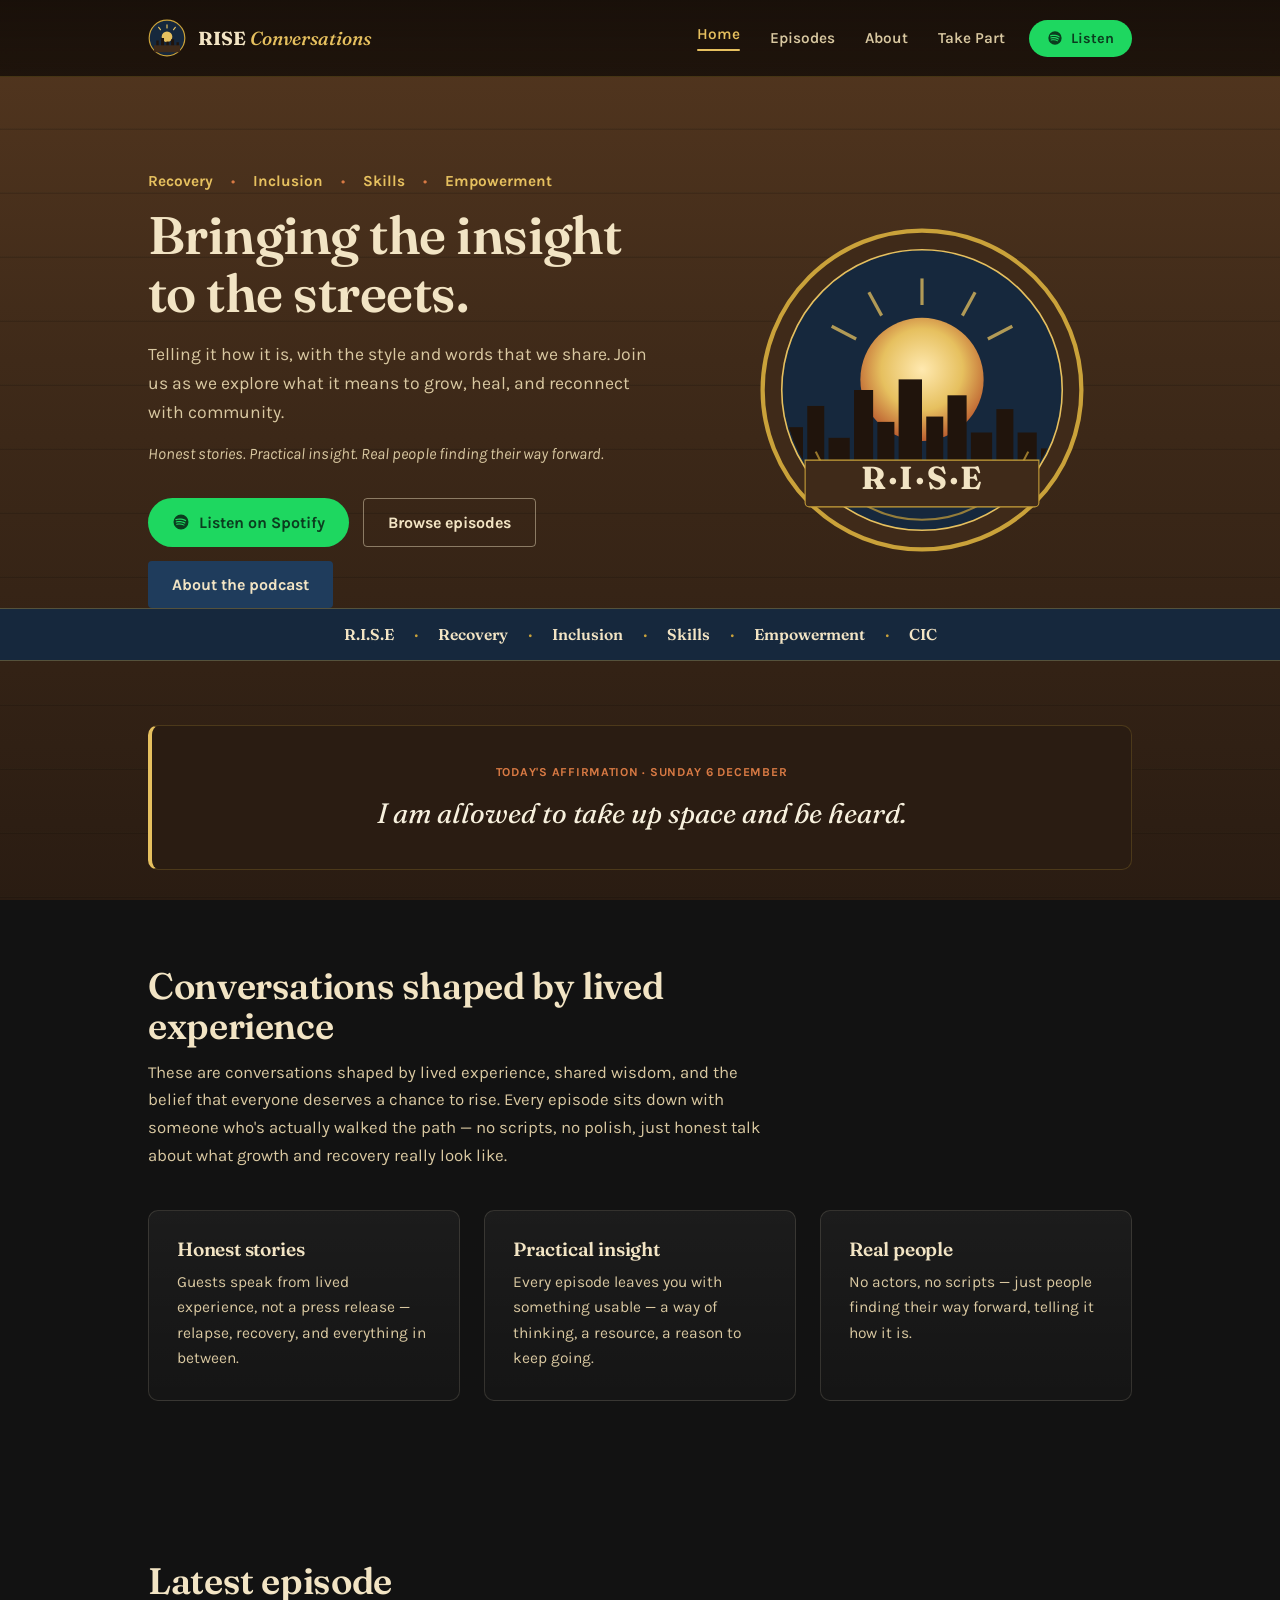
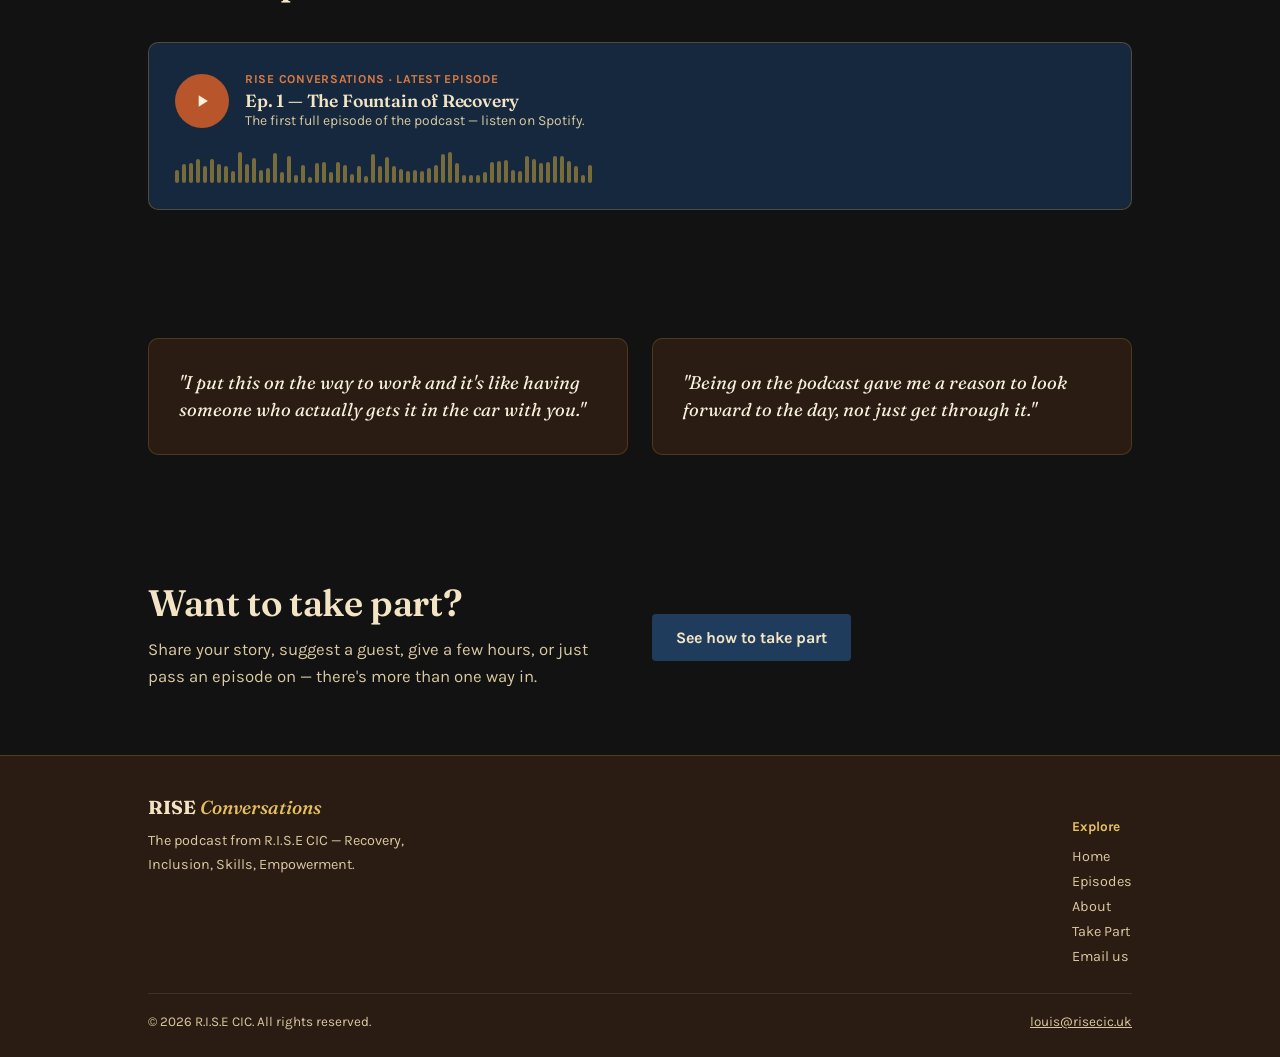
==== index.html @ 342a3141 "Add daily affirmations to the front page (6ab7817fd79aa50c9b3aadd5)" ====
<!DOCTYPE html>
<html lang="en" style="color-scheme: dark;">
<head>
<meta charset="UTF-8">
<meta name="viewport" content="width=device-width, initial-scale=1, viewport-fit=cover">
<title>RISE Conversations — The R.I.S.E Podcast</title>
<meta name="description" content="Honest conversations about recovery, inclusion, skills and empowerment from R.I.S.E CIC — real stories, practical insight, real people.">
<meta property="og:type" content="website">
<meta property="og:title" content="RISE Conversations — The R.I.S.E Podcast">
<meta property="og:description" content="Honest conversations about recovery, inclusion, skills and empowerment from R.I.S.E CIC — real stories, practical insight, real people.">
<link rel="preconnect" href="https://fonts.googleapis.com">
<link rel="preconnect" href="https://fonts.gstatic.com" crossorigin>
<link href="https://fonts.googleapis.com/css2?family=Fraunces:opsz,wght@9..144,400;9..144,500;9..144,600;9..144,700&family=Karla:wght@400;500;600;700&display=swap" rel="stylesheet">
<link rel="stylesheet" href="/assets/site.css">
</head>
<body>

<header class="topnav">
  <div class="container nav-row">
    <a class="brandmark" href="/" aria-label="RISE Conversations home">
      <svg viewBox="0 0 64 64" fill="none" xmlns="http://www.w3.org/2000/svg" aria-hidden="true">
        <circle cx="32" cy="32" r="30" fill="#16283d" stroke="#caa23a" stroke-width="2"/>
        <circle cx="32" cy="30" r="9" fill="#e6c05f"/>
        <g stroke="#e6c05f" stroke-width="2" stroke-linecap="round">
          <line x1="32" y1="10" x2="32" y2="15"/><line x1="18" y1="14" x2="21" y2="18"/><line x1="46" y1="14" x2="43" y2="18"/>
        </g>
        <path d="M10 44 h44 v10 a2 2 0 0 1 -2 2 h-40 a2 2 0 0 1 -2 -2 z" fill="#3f2a19"/>
        <path d="M14 44 v-8 h4 v8 M22 44 v-12 h5 v12 M31 44 v-6 h4 v6 M39 44 v-10 h5 v10 M48 44 v-5 h4 v5" fill="#20140c"/>
      </svg>
      <span class="brand-word">RISE <em>Conversations</em></span>
    </a>
    <button class="burger" id="burgerBtn" aria-label="Open menu" aria-expanded="false"><span></span><span></span><span></span></button>
    <nav class="links" id="navLinks" aria-label="Main">
      <a class="navlink" href="/" aria-current="page">Home</a>
      <a class="navlink" href="/episodes/">Episodes</a>
      <a class="navlink" href="/about/">About</a>
      <a class="navlink" href="/take-part/">Take Part</a>
      <a class="nav-cta" href="/episodes/">
        <svg width="16" height="16" viewBox="0 0 24 24" fill="currentColor"><path d="M12 2a10 10 0 1 0 0 20 10 10 0 0 0 0-20zm4.6 14.5c-.2.3-.6.4-.9.2-2.5-1.5-5.6-1.8-9.3-1-.4.1-.7-.2-.8-.5-.1-.4.2-.7.5-.8 4-.9 7.5-.5 10.3 1.2.3.2.4.6.2.9zm1.2-2.7c-.2.4-.7.5-1.1.3-2.9-1.8-7.3-2.3-10.7-1.3-.4.1-.9-.1-1-.5-.1-.4.1-.9.5-1 3.9-1.2 8.7-.6 12 1.4.4.2.5.7.3 1.1zm.1-2.8C14.2 8.9 8.9 8.7 5.7 9.7c-.5.2-1-.1-1.2-.6-.2-.5.1-1 .6-1.2 3.7-1.1 9.6-.9 13.4 1.4.5.3.6.9.3 1.4-.3.4-.9.5-1.4.3z"/></svg>
        Listen
      </a>
    </nav>
  </div>
</header>

<main>
<div class="page" data-page="home">
<div class="container hero">
    <div>
      <div class="eyebrow-mission"><span>Recovery</span><span class="dot">•</span><span>Inclusion</span><span class="dot">•</span><span>Skills</span><span class="dot">•</span><span>Empowerment</span></div>
      <h1>Bringing the insight to the streets.</h1>
      <p class="sub">Telling it how it is, with the style and words that we share. Join us as we explore what it means to grow, heal, and reconnect with community.</p>
      <p class="sub2">Honest stories. Practical insight. Real people finding their way forward.</p>
      <div class="cta-row">
        <a class="btn btn-spotify" href="/episodes/">
          <svg width="18" height="18" viewBox="0 0 24 24" fill="currentColor"><path d="M12 2a10 10 0 1 0 0 20 10 10 0 0 0 0-20zm4.6 14.5c-.2.3-.6.4-.9.2-2.5-1.5-5.6-1.8-9.3-1-.4.1-.7-.2-.8-.5-.1-.4.2-.7.5-.8 4-.9 7.5-.5 10.3 1.2.3.2.4.6.2.9zm1.2-2.7c-.2.4-.7.5-1.1.3-2.9-1.8-7.3-2.3-10.7-1.3-.4.1-.9-.1-1-.5-.1-.4.1-.9.5-1 3.9-1.2 8.7-.6 12 1.4.4.2.5.7.3 1.1zm.1-2.8C14.2 8.9 8.9 8.7 5.7 9.7c-.5.2-1-.1-1.2-.6-.2-.5.1-1 .6-1.2 3.7-1.1 9.6-.9 13.4 1.4.5.3.6.9.3 1.4-.3.4-.9.5-1.4.3z"/></svg>
          Listen on Spotify
        </a>
        <a class="btn btn-outline" href="/episodes/">Browse episodes</a>
        <a class="btn btn-navy" href="/about/">About the podcast</a>
      </div>
    </div>
    <div class="emblem-wrap">
      <svg viewBox="0 0 320 320" xmlns="http://www.w3.org/2000/svg" role="img" aria-label="R.I.S.E sunrise over city skyline emblem">
        <circle cx="160" cy="160" r="150" fill="#3f2a19" stroke="#caa23a" stroke-width="4"/>
        <circle cx="160" cy="160" r="132" fill="#16283d" stroke="#e6c05f" stroke-width="1.5"/>
        <defs>
          <clipPath id="skyClip"><circle cx="160" cy="160" r="130"/></clipPath>
          <radialGradient id="sunGlow" cx="50%" cy="42%" r="60%">
            <stop offset="0%" stop-color="#ffe9b0"/><stop offset="55%" stop-color="#e6c05f"/><stop offset="100%" stop-color="#b8552b"/>
          </radialGradient>
        </defs>
        <g clip-path="url(#skyClip)">
          <rect x="30" y="30" width="260" height="260" fill="#16283d"/>
          <circle cx="160" cy="150" r="58" fill="url(#sunGlow)"/>
          <g stroke="#e6c05f" stroke-width="3" opacity="0.75">
            <line x1="160" y1="55" x2="160" y2="80"/><line x1="110" y1="68" x2="122" y2="90"/><line x1="210" y1="68" x2="198" y2="90"/>
            <line x1="75" y1="100" x2="98" y2="112"/><line x1="245" y1="100" x2="222" y2="112"/>
          </g>
          <g fill="#20140c">
            <rect x="30" y="195" width="18" height="70"/><rect x="52" y="175" width="16" height="90"/><rect x="72" y="205" width="20" height="60"/>
            <rect x="96" y="160" width="18" height="105"/><rect x="118" y="190" width="16" height="75"/><rect x="138" y="150" width="22" height="115"/>
            <rect x="164" y="185" width="16" height="80"/><rect x="184" y="165" width="18" height="100"/><rect x="206" y="200" width="20" height="65"/>
            <rect x="230" y="178" width="16" height="87"/><rect x="250" y="200" width="18" height="65"/><rect x="272" y="215" width="18" height="50"/>
          </g>
        </g>
        <path d="M60 218 A110 110 0 0 0 260 218" stroke="#caa23a" stroke-width="2" fill="none" opacity="0.7"/>
        <path d="M50 226 h220 v40 a4 4 0 0 1 -4 4 h-212 a4 4 0 0 1 -4 -4 z" fill="#3f2a19" stroke="#caa23a" stroke-width="1"/>
        <text x="160" y="253" text-anchor="middle" font-family="Fraunces, serif" font-weight="700" font-size="30" fill="#f2e4c4" letter-spacing="2">R·I·S·E</text>
      </svg>
    </div>
  </div>

  <div class="band">
    <div class="container">
      <span>R.I.S.E</span><span class="sep">·</span><span>Recovery</span><span class="sep">·</span><span>Inclusion</span><span class="sep">·</span><span>Skills</span><span class="sep">·</span><span>Empowerment</span><span class="sep">·</span><span>CIC</span>
    </div>
  </div>

  <section class="section-tight affirmation-section" aria-labelledby="affirmationHeading">
    <div class="container">
      <div class="affirmation-card">
        <p class="affirmation-label" id="affirmationHeading">TODAY'S AFFIRMATION · <span id="affirmationDate"></span></p>
        <p class="affirmation-text" id="affirmationText">I am worthy of the life I am building, one day at a time.</p>
      </div>
    </div>
  </section>

  <section>
    <div class="container">
      <div class="section-head">
        <h2>Conversations shaped by lived experience</h2>
        <p>These are conversations shaped by lived experience, shared wisdom, and the belief that everyone deserves a chance to rise. Every episode sits down with someone who's actually walked the path — no scripts, no polish, just honest talk about what growth and recovery really look like.</p>
      </div>
      <div class="grid-3">
        <div class="card">
          <h3>Honest stories</h3>
          <p>Guests speak from lived experience, not a press release — relapse, recovery, and everything in between.</p>
        </div>
        <div class="card">
          <h3>Practical insight</h3>
          <p>Every episode leaves you with something usable — a way of thinking, a resource, a reason to keep going.</p>
        </div>
        <div class="card">
          <h3>Real people</h3>
          <p>No actors, no scripts — just people finding their way forward, telling it how it is.</p>
        </div>
      </div>
    </div>
  </section>

  <section class="section-tight">
    <div class="container">
      <div class="section-head"><h2>Latest episode</h2></div>
      <div class="player">
        <div class="player-top">
          <a class="play-btn" href="https://open.spotify.com/episode/1gWACPZPdMkY2TVXbCMTqi" target="_blank" rel="noopener" aria-label="Listen to episode 1, The Fountain of Recovery, on Spotify">
            <svg viewBox="0 0 24 24" width="20" height="20" fill="currentColor"><path d="M8 5v14l11-7z"/></svg>
          </a>
          <div class="player-meta">
            <p class="live">RISE CONVERSATIONS · LATEST EPISODE</p>
            <h4>Ep. 1 — The Fountain of Recovery</h4>
            <p>The first full episode of the podcast — listen on Spotify.</p>
          </div>
        </div>
        <div class="waveform" id="waveform"></div>
      </div>
    </div>
  </section>

  <section class="section-tight">
    <div class="container">
      <div class="grid-2">
        <div class="quote-card">
          <p class="quote">"I put this on the way to work and it's like having someone who actually gets it in the car with you."</p>
        </div>
        <div class="quote-card">
          <p class="quote">"Being on the podcast gave me a reason to look forward to the day, not just get through it."</p>
        </div>
      </div>
    </div>
  </section>

  <section class="section-tight">
    <div class="container">
      <div class="grid-2" style="align-items:center;">
        <div class="section-head" style="margin-bottom:0;">
          <h2>Want to take part?</h2>
          <p>Share your story, suggest a guest, give a few hours, or just pass an episode on — there's more than one way in.</p>
        </div>
        <div class="cta-row" style="margin-top:0;">
          <a class="btn btn-navy" href="/take-part/">See how to take part</a>
        </div>
      </div>
    </div>
  </section>
</div>
</main>

<footer>
  <div class="container">
    <div class="footer-top">
      <div class="footer-brand">
        <span class="brand-word">RISE <em>Conversations</em></span>
        <p>The podcast from R.I.S.E CIC — Recovery, Inclusion, Skills, Empowerment.</p>
      </div>
      <div class="footer-col">
        <h5>Explore</h5>
        <a href="/">Home</a>
        <a href="/episodes/">Episodes</a>
        <a href="/about/">About</a>
        <a href="/take-part/">Take Part</a>
        <a href="mailto:louis@risecic.uk">Email us</a>
      </div>
    </div>
    <div class="footer-bottom">
      <span>© 2026 R.I.S.E CIC. All rights reserved.</span>
      <a href="mailto:louis@risecic.uk" style="color:inherit;">louis@risecic.uk</a>
    </div>
  </div>
</footer>

<script src="/assets/site.js"></script>
<script>
(function(){
  var affirmations = [
    "I am worthy of the life I am building, one day at a time.",
    "My past does not define me — my next step does.",
    "I am stronger than the moments that tried to break me.",
    "Asking for help is a sign of courage, not weakness.",
    "Every day I choose recovery, I choose myself.",
    "I deserve peace, and I am allowed to protect it.",
    "Progress, not perfection, is what moves me forward.",
    "I have a voice, and my story matters.",
    "I am learning new skills that open new doors.",
    "I belong here, just as I am.",
    "Today I will be patient and kind with myself.",
    "My feelings are valid, and they will pass.",
    "I am surrounded by people who want to see me rise.",
    "Small wins are still wins, and I celebrate them.",
    "I can start again at any moment of the day.",
    "I am becoming the person I needed when I was younger.",
    "I trust myself to handle whatever today brings.",
    "My growth is real, even when it feels slow.",
    "I give myself permission to rest without guilt.",
    "I am capable of change, and I am proof of it.",
    "I let go of what I cannot control and focus on what I can.",
    "Every honest conversation brings me closer to freedom.",
    "I am grateful for how far I have already come.",
    "I have something valuable to offer my community.",
    "Hard days do not undo my progress.",
    "I choose hope, even when it takes effort.",
    "I am allowed to take up space and be heard.",
    "My recovery is mine, and I am proud of it.",
    "I show up for myself today, and that is enough.",
    "I am rising — and I am bringing others with me.",
    "Each breath is a fresh chance to reset."
  ];
  var now = new Date();
  var start = new Date(now.getFullYear(), 0, 0);
  var day = Math.floor((now - start) / 86400000) + now.getFullYear() * 366;
  var text = document.getElementById('affirmationText');
  var date = document.getElementById('affirmationDate');
  if(text){ text.textContent = affirmations[day % affirmations.length]; }
  if(date){ date.textContent = now.toLocaleDateString('en-GB', {weekday:'long', day:'numeric', month:'long'}).toUpperCase(); }
})();
</script>
</body>
</html>
---- assets/site.css ----
:root{
    --wood-1:#2a1c12; --wood-2:#3f2a19; --wood-3:#54371f;
    --cream:#f2e4c4; --cream-dim:#d9c8a1;
    --gold:#caa23a; --gold-bright:#e6c05f;
    --navy:#16283d; --navy-2:#1f3c5c;
    --ember:#b8552b; --ember-bright:#d97a44;
    --ink:#20140c; --paper:#f7f0dd; --paper-ink:#2b2015;
    --radius-s:4px; --radius-m:10px;
    --serif:'Fraunces', Georgia, 'Times New Roman', serif;
    --sans:'Karla', -apple-system, BlinkMacSystemFont, 'Segoe UI', sans-serif;
    --maxw:1080px;
  }
  *,*::before,*::after{box-sizing:border-box;}
  html{scroll-behavior:smooth; scroll-padding-top: calc(84px + env(safe-area-inset-top,0px));}
  body{
    margin:0; font-family:var(--sans); color:var(--cream);
    background-image:
      repeating-linear-gradient(180deg, rgba(0,0,0,0.14) 0 2px, transparent 2px 64px),
      repeating-linear-gradient(180deg, rgba(255,205,120,0.035) 0 1px, transparent 1px 64px),
      linear-gradient(180deg, var(--wood-3), var(--wood-2) 40%, var(--wood-1));
    background-attachment:fixed;
    padding-top: env(safe-area-inset-top,0px);
    padding-bottom: env(safe-area-inset-bottom,0px);
    -webkit-font-smoothing:antialiased;
  }
  img{max-width:100%; display:block;}
  a{color:inherit;}
  button{font-family:inherit;}
  ::selection{background:var(--gold); color:var(--ink);}
  h1,h2,h3,h4{font-family:var(--serif); font-weight:600; line-height:1.1; margin:0; color:var(--cream); letter-spacing:-0.01em;}
  p{margin:0; line-height:1.65;}
  .measure{max-width:60ch;}
  .container{max-width:var(--maxw); margin:0 auto; padding:0 clamp(20px,5vw,48px);}

  header.topnav{
    position:fixed; top:0; left:0; right:0; z-index:100;
    padding-top:env(safe-area-inset-top,0px);
    background:linear-gradient(180deg, rgba(20,13,8,0.92), rgba(20,13,8,0.82));
    backdrop-filter:blur(8px); border-bottom:1px solid rgba(202,162,58,0.25);
  }
  .nav-row{display:flex; align-items:center; justify-content:space-between; height:76px;}
  .brandmark{display:flex; align-items:center; gap:12px; background:none; border:none; cursor:pointer; text-decoration:none;}
  .brandmark svg{width:38px; height:38px; flex:none;}
  .brand-word{font-family:var(--serif); font-weight:700; font-size:1.18rem; color:var(--cream);}
  .brand-word em{font-style:italic; color:var(--gold-bright); font-weight:500;}

  nav.links{display:flex; align-items:center; gap:2px;}
  nav.links a.navlink{
    background:none; border:none; color:var(--cream-dim); text-decoration:none; font-size:0.96rem; font-weight:600;
    padding:10px 14px; border-radius:var(--radius-s); cursor:pointer; transition:color .15s,background .15s;
  }
  nav.links a.navlink:hover{color:var(--cream); background:rgba(255,255,255,0.06);}
  nav.links a.navlink[aria-current="page"]{color:var(--gold-bright);}
  nav.links a.navlink[aria-current="page"]::after{content:""; display:block; height:2px; margin-top:6px; border-radius:2px; background:var(--gold-bright);}
  .nav-cta{background:#1ed760; color:#0b3d1f; border:none; text-decoration:none; padding:10px 18px; border-radius:20px; font-weight:700; font-size:0.9rem; cursor:pointer; margin-left:8px; display:inline-flex; align-items:center; gap:8px; transition:transform .15s, background .15s;}
  .nav-cta:hover{transform:translateY(-1px); background:#23e46a;}
  .burger{display:none; background:none; border:none; padding:8px; cursor:pointer;}
  .burger span{display:block; width:24px; height:2px; background:var(--cream); margin:5px 0; border-radius:2px;}
  @media (max-width:860px){
    nav.links{position:fixed; top:76px; left:0; right:0; bottom:0; background:var(--wood-1); flex-direction:column; align-items:stretch; padding:16px; gap:4px; transform:translateX(100%); transition:transform .25s ease; overflow-y:auto;}
    nav.links.open{transform:translateX(0);}
    nav.links a.navlink{text-align:left; padding:14px 12px; font-size:1.05rem;}
    .nav-cta{margin:10px 12px 0; justify-content:center;}
    .burger{display:block;}
  }

  main{padding-top:76px;}
  .page{display:block; animation:fadein .35s ease;}
  @keyframes fadein{from{opacity:0; transform:translateY(6px);} to{opacity:1; transform:translateY(0);}}
  section{padding:clamp(48px,8vw,96px) 0;}
  .section-tight{padding:clamp(36px,6vw,64px) 0;}

  .eyebrow-mission{display:flex; flex-wrap:wrap; gap:10px 18px; align-items:center; font-weight:700; font-size:0.96rem; color:var(--gold-bright);}
  .eyebrow-mission .dot{color:var(--ember-bright); font-weight:400;}

  .hero{display:grid; grid-template-columns:1.1fr 0.9fr; gap:52px; align-items:center; padding-top:clamp(48px,8vw,96px);}
  @media (max-width:880px){ .hero{grid-template-columns:1fr; text-align:center;} .hero .eyebrow-mission{justify-content:center;} }
  .hero h1{font-size:clamp(2.2rem,4.4vw,3.3rem); margin-top:16px;}
  .hero .sub{margin-top:18px; font-size:1.1rem; color:var(--cream-dim);}
  .hero .sub2{margin-top:14px; font-size:1rem; color:var(--cream-dim); font-style:italic;}
  .cta-row{display:flex; flex-wrap:wrap; gap:14px; margin-top:30px;}
  @media (max-width:880px){ .cta-row{justify-content:center;} }

  .btn{display:inline-flex; align-items:center; gap:9px; padding:14px 24px; border-radius:var(--radius-s); font-weight:700; font-size:1rem; text-decoration:none; border:none; cursor:pointer; transition:transform .15s,background .15s,box-shadow .15s;}
  .btn-spotify{background:#1ed760; color:#0b3d1f; border-radius:26px;}
  .btn-spotify:hover{background:#23e46a; transform:translateY(-2px);}
  .btn-outline{background:transparent; color:var(--cream); border:1.5px solid rgba(242,228,196,0.45);}
  .btn-outline:hover{border-color:var(--gold-bright); color:var(--gold-bright);}
  .btn-navy{background:var(--navy-2); color:var(--cream);}
  .btn-navy:hover{background:#2a4d74; transform:translateY(-2px);}

  .emblem-wrap{display:flex; justify-content:center;}
  .emblem-wrap svg{width:min(340px,78vw); height:auto;}

  .band{background:var(--navy); border-top:1px solid rgba(202,162,58,0.35); border-bottom:1px solid rgba(202,162,58,0.35); padding:16px 0;}
  .band .container{display:flex; flex-wrap:wrap; justify-content:center; gap:10px 20px; font-family:var(--serif); font-weight:600; font-size:0.98rem; text-align:center;}
  .band .container span.sep{color:var(--gold);}

  .section-head{max-width:620px; margin-bottom:40px;}
  .section-head h2{font-size:clamp(1.7rem,3vw,2.3rem);}
  .section-head p{margin-top:12px; color:var(--cream-dim); font-size:1.05rem;}

  .grid-3{display:grid; grid-template-columns:repeat(3,1fr); gap:24px;}
  .grid-2{display:grid; grid-template-columns:repeat(2,1fr); gap:24px;}
  @media (max-width:800px){ .grid-3{grid-template-columns:1fr;} .grid-2{grid-template-columns:1fr;} }

  .card{background:linear-gradient(180deg, rgba(255,255,255,0.045), rgba(255,255,255,0.015)); border:1px solid rgba(242,228,196,0.14); border-radius:var(--radius-m); padding:28px;}
  .card h3{font-size:1.2rem; margin-bottom:10px;}
  .card p{color:var(--cream-dim); font-size:0.97rem;}

  .quote-card{background:var(--wood-1); border:1px solid rgba(202,162,58,0.22); border-radius:var(--radius-m); padding:30px;}
  .quote-card p.quote{font-family:var(--serif); font-style:italic; font-size:1.15rem; color:var(--paper); line-height:1.5;}

  .player{background:var(--navy); border-radius:var(--radius-m); padding:26px; border:1px solid rgba(202,162,58,0.3);}
  .player-top{display:flex; align-items:center; gap:16px;}
  .play-btn{width:54px; height:54px; border-radius:50%; text-decoration:none; background:var(--ember); border:none; color:var(--paper); display:flex; align-items:center; justify-content:center; cursor:pointer; flex:none; transition:background .15s, transform .15s;}
  .play-btn:hover{background:var(--ember-bright); transform:scale(1.05);}
  .player-meta .live{font-size:0.76rem; font-weight:700; color:var(--ember-bright); letter-spacing:0.06em;}
  .player-meta h4{font-size:1.1rem; margin-top:2px;}
  .player-meta p{font-size:0.87rem; color:var(--cream-dim);}
  .waveform{display:flex; align-items:flex-end; gap:3px; height:32px; margin-top:18px;}
  .waveform span{width:4px; background:var(--gold); opacity:0.55; border-radius:2px;}

  .episode-card{
    display:grid; grid-template-columns:64px 1fr auto; gap:18px; align-items:center;
    padding:20px; border-radius:var(--radius-m); background:rgba(255,255,255,0.035);
    border:1px solid rgba(242,228,196,0.12); margin-bottom:12px;
  }
  @media (max-width:640px){ .episode-card{grid-template-columns:48px 1fr; grid-template-areas:"art title" "art actions";} }
  .ep-num{font-family:var(--serif); font-size:1.7rem; color:var(--gold-bright); text-align:center;}
  .ep-num.intro{font-family:var(--sans); font-size:0.8rem; font-weight:700; letter-spacing:0.08em; text-transform:uppercase;}
  .ep-title{font-weight:700; font-size:1.05rem;}
  .ep-desc{font-size:0.92rem; color:var(--cream-dim); margin-top:4px;}
  .ep-meta{font-size:0.82rem; color:var(--gold-bright); margin-top:6px;}
  .ep-actions{display:flex; gap:10px; align-items:center;}
  .ep-play{width:40px; height:40px; border-radius:50%; background:var(--ember); border:none; color:var(--paper); cursor:pointer; display:flex; align-items:center; justify-content:center; flex:none; text-decoration:none;}
  .ep-play:hover{background:var(--ember-bright);}

  .paper{background:var(--paper); color:var(--paper-ink); border-radius:var(--radius-m);}
  .paper h2, .paper h3{color:var(--paper-ink);}
  .paper p{color:#4a3d2c;}

  .team-grid{display:grid; grid-template-columns:repeat(2,1fr); gap:26px;}
  .team-grid.single{grid-template-columns:minmax(0,520px);}
  @media (max-width:700px){ .team-grid{grid-template-columns:1fr;} }
  .team-card{display:flex; gap:18px; align-items:flex-start;}
  .avatar{width:78px; height:78px; border-radius:50%; flex:none; display:flex; align-items:center; justify-content:center; font-family:var(--serif); font-size:1.4rem; font-weight:600; color:var(--ink); background:conic-gradient(var(--gold), var(--ember), var(--gold-bright), var(--gold)); border:3px solid var(--wood-2);}
  .team-card h4{font-size:1.05rem;}
  .team-card .role{color:var(--gold-bright); font-size:0.85rem; font-weight:700; margin-top:2px;}
  .team-card p.bio{margin-top:8px; font-size:0.92rem; color:var(--cream-dim);}

  footer{background:var(--wood-1); border-top:1px solid rgba(202,162,58,0.25); padding:40px 0 28px;}
  .footer-top{display:flex; flex-wrap:wrap; justify-content:space-between; gap:28px; padding-bottom:24px; border-bottom:1px solid rgba(242,228,196,0.1);}
  .footer-brand p{color:var(--cream-dim); font-size:0.9rem; margin-top:10px; max-width:320px;}
  .footer-col h5{font-size:0.85rem; color:var(--gold-bright); font-weight:700; margin-bottom:10px;}
  .footer-col a{display:block; color:var(--cream-dim); font-size:0.9rem; padding:4px 0; text-decoration:none;}
  .footer-col a:hover{color:var(--cream); text-decoration:underline;}
  .footer-bottom{display:flex; justify-content:space-between; flex-wrap:wrap; gap:10px; padding-top:20px; font-size:0.84rem; color:var(--cream-dim);}

  .steps{list-style:none; margin:0; padding:0; display:grid; gap:14px;}
  .step{display:grid; grid-template-columns:auto 1fr; gap:18px; align-items:flex-start; background:rgba(255,255,255,0.035); border:1px solid rgba(242,228,196,0.12); border-radius:var(--radius-m); padding:22px 24px;}
  .step-num{width:38px; height:38px; border-radius:50%; flex:none; display:flex; align-items:center; justify-content:center; font-family:var(--serif); font-weight:700; font-size:1.05rem; color:var(--ink); background:var(--gold-bright);}
  .step h4{font-size:1.05rem;}
  .step p{margin-top:6px; font-size:0.95rem; color:var(--cream-dim);}
  @media (max-width:640px){ .step{gap:14px; padding:20px;} }

  .roadmap-note{display:flex; gap:14px; align-items:flex-start; background:rgba(202,162,58,0.08); border:1px dashed rgba(202,162,58,0.4); border-radius:var(--radius-m); padding:20px 22px;}
  .roadmap-note svg{flex:none; width:22px; height:22px; color:var(--gold-bright); margin-top:2px;}
  .roadmap-note p{font-size:0.93rem; color:var(--cream-dim);}
  .roadmap-note p a{color:var(--gold-bright); font-weight:700; text-decoration:none; white-space:nowrap;}
  .roadmap-note p a:hover{text-decoration:underline;}

  :focus-visible{outline:2px solid var(--gold-bright); outline-offset:2px;}
  @media (prefers-reduced-motion:reduce){ *{animation-duration:.01ms !important; transition-duration:.01ms !important;} html{scroll-behavior:auto;} }

  .affirmation-section{padding-bottom:0;}
  .affirmation-card{background:var(--wood-1); border:1px solid rgba(202,162,58,0.22); border-left:4px solid var(--gold-bright); border-radius:var(--radius-m); padding:clamp(24px,4vw,36px); text-align:center;}
  .affirmation-label{font-size:0.76rem; font-weight:700; color:var(--ember-bright); letter-spacing:0.06em;}
  .affirmation-text{margin:12px auto 0; max-width:40ch; font-family:var(--serif); font-style:italic; font-size:clamp(1.3rem,2.6vw,1.75rem); color:var(--paper); line-height:1.4;}
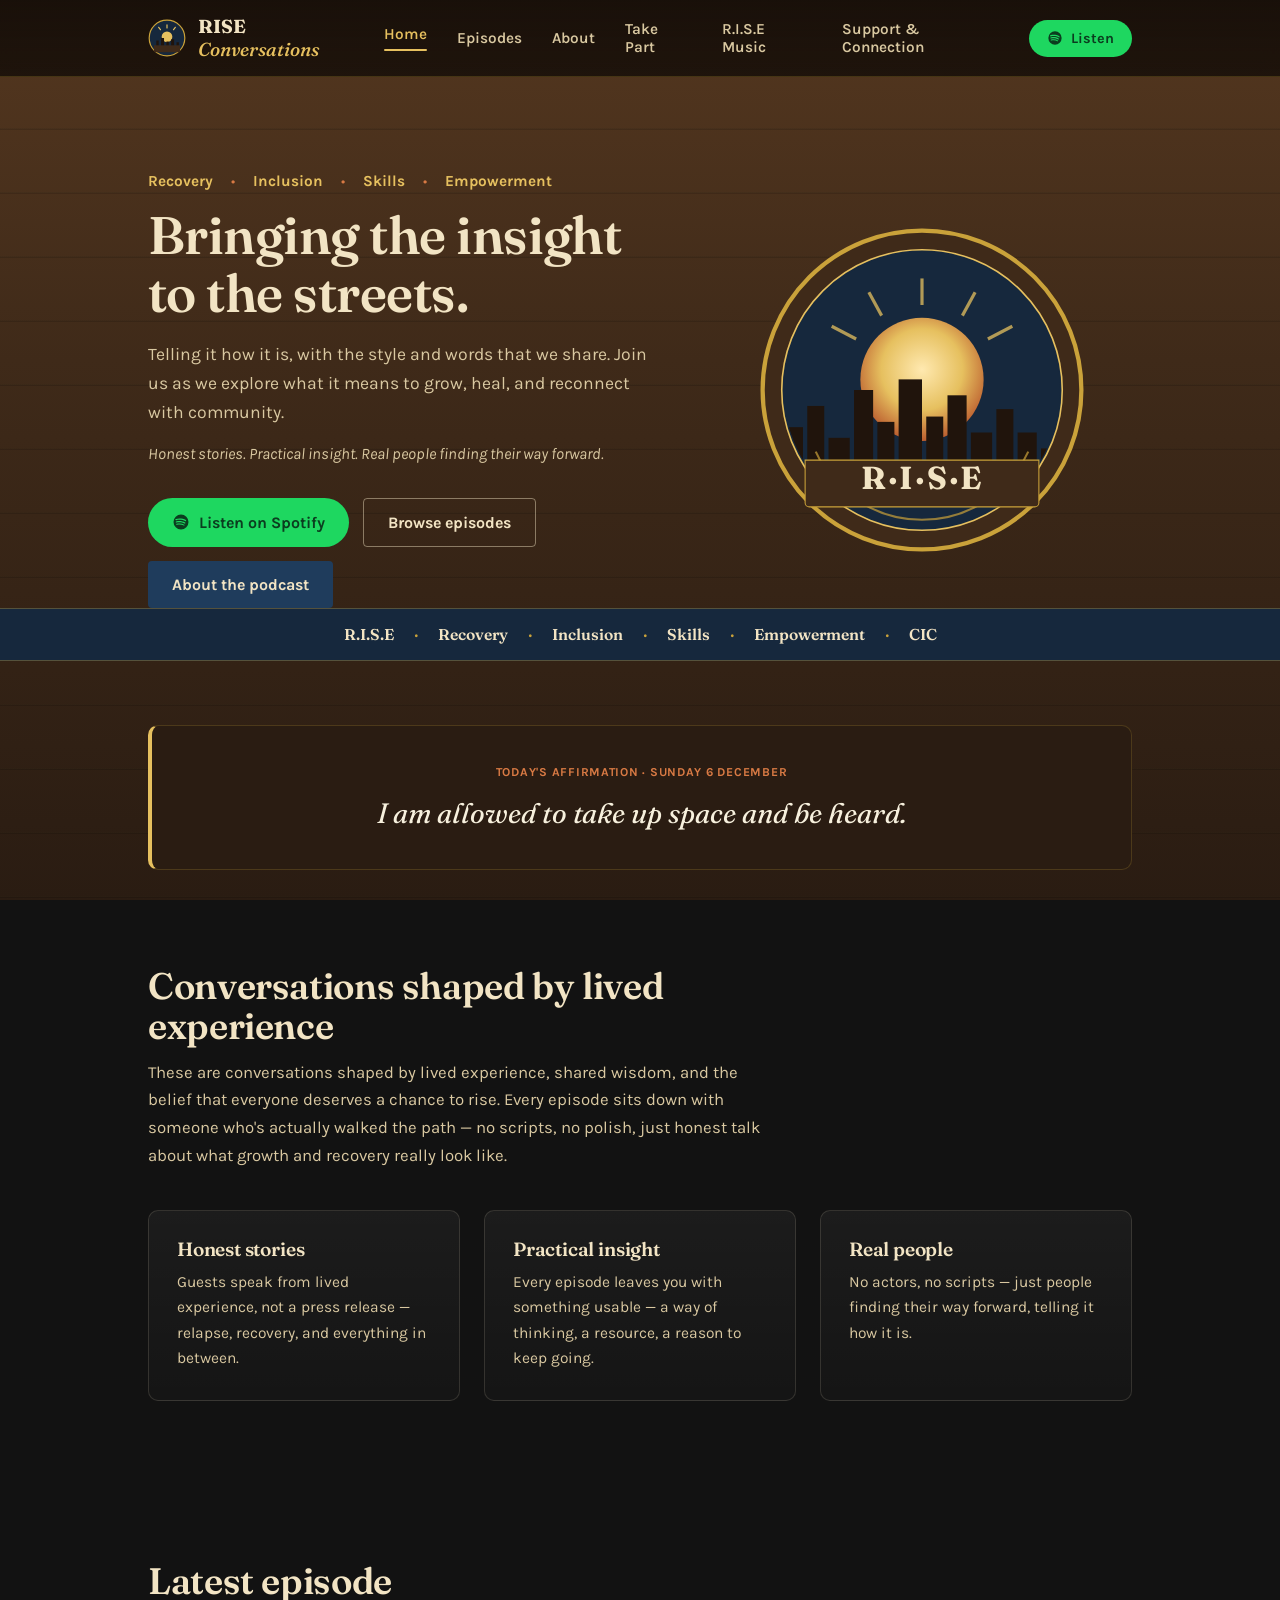
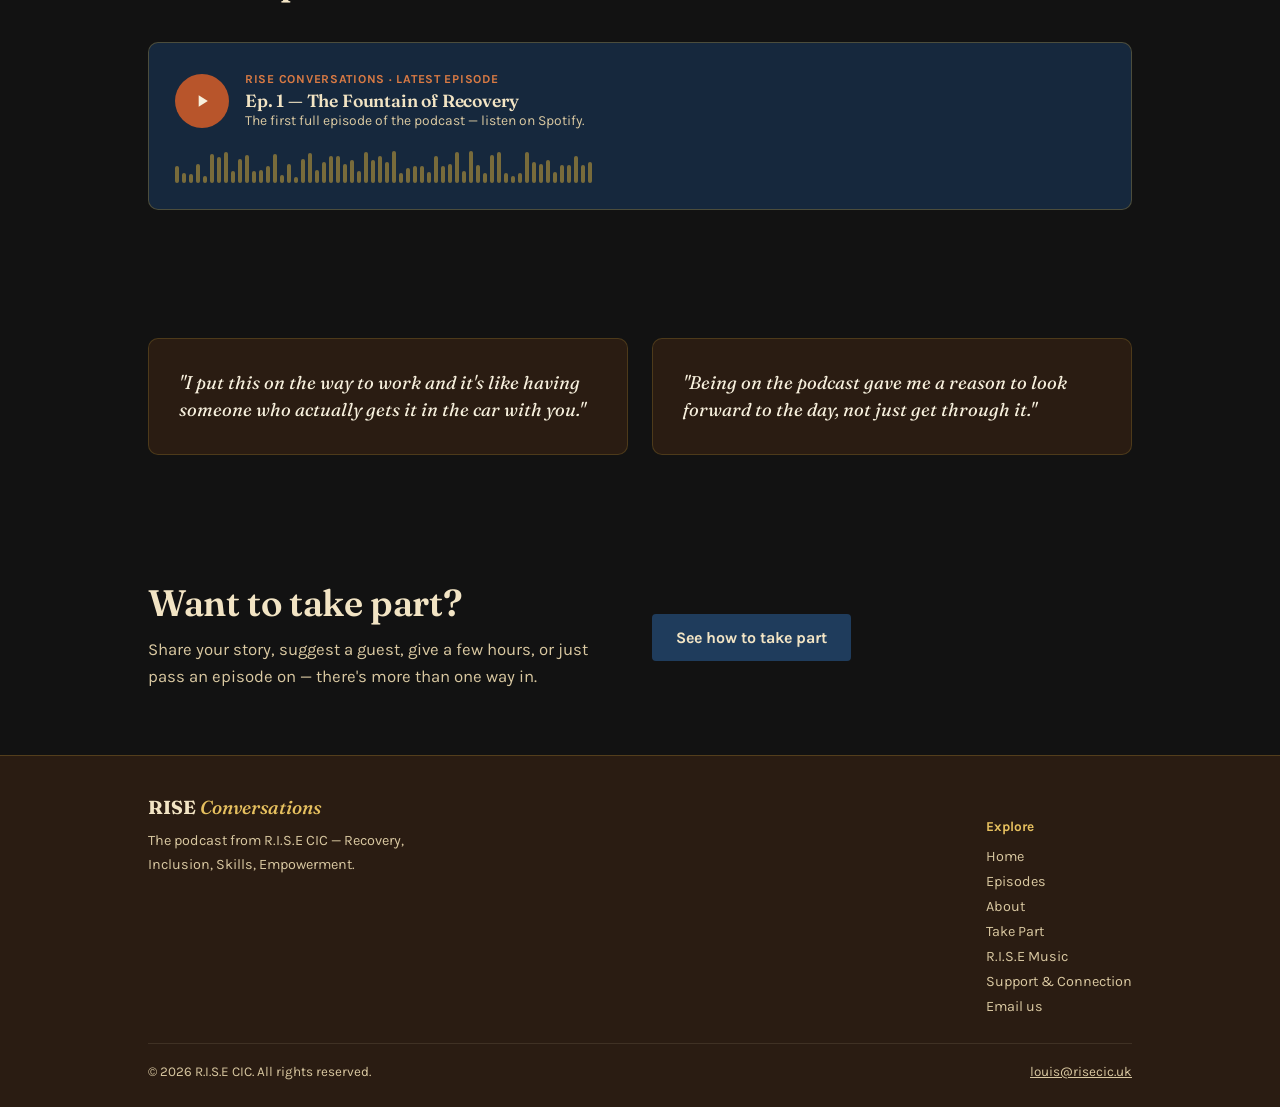
==== commit 78e39ebd: "Revert site to previous version and add daily affirmations card to front page (6ab786614348cc2e50e75" ====
--- a/index.html
+++ b/index.html
@@ -35,6 +35,8 @@
       <a class="navlink" href="/episodes/">Episodes</a>
       <a class="navlink" href="/about/">About</a>
       <a class="navlink" href="/take-part/">Take Part</a>
+      <a class="navlink" href="/rise-music/">R.I.S.E Music</a>
+      <a class="navlink" href="/mutual-aid/">Support &amp; Connection</a>
       <a class="nav-cta" href="/episodes/">
         <svg width="16" height="16" viewBox="0 0 24 24" fill="currentColor"><path d="M12 2a10 10 0 1 0 0 20 10 10 0 0 0 0-20zm4.6 14.5c-.2.3-.6.4-.9.2-2.5-1.5-5.6-1.8-9.3-1-.4.1-.7-.2-.8-.5-.1-.4.2-.7.5-.8 4-.9 7.5-.5 10.3 1.2.3.2.4.6.2.9zm1.2-2.7c-.2.4-.7.5-1.1.3-2.9-1.8-7.3-2.3-10.7-1.3-.4.1-.9-.1-1-.5-.1-.4.1-.9.5-1 3.9-1.2 8.7-.6 12 1.4.4.2.5.7.3 1.1zm.1-2.8C14.2 8.9 8.9 8.7 5.7 9.7c-.5.2-1-.1-1.2-.6-.2-.5.1-1 .6-1.2 3.7-1.1 9.6-.9 13.4 1.4.5.3.6.9.3 1.4-.3.4-.9.5-1.4.3z"/></svg>
         Listen
@@ -190,6 +192,8 @@
         <a href="/episodes/">Episodes</a>
         <a href="/about/">About</a>
         <a href="/take-part/">Take Part</a>
+        <a href="/rise-music/">R.I.S.E Music</a>
+        <a href="/mutual-aid/">Support &amp; Connection</a>
         <a href="mailto:louis@risecic.uk">Email us</a>
       </div>
     </div>
--- a/assets/site.css
+++ b/assets/site.css
@@ -121,6 +121,12 @@
   .waveform{display:flex; align-items:flex-end; gap:3px; height:32px; margin-top:18px;}
   .waveform span{width:4px; background:var(--gold); opacity:0.55; border-radius:2px;}
 
+  .sc-embed{background:var(--navy); border:1px solid rgba(202,162,58,0.3); border-radius:var(--radius-m); padding:14px;}
+  .sc-embed iframe{display:block; width:100%; border:0; border-radius:var(--radius-s);}
+  .sc-credit{margin-top:10px; font-size:0.78rem; color:var(--cream-dim); overflow:hidden; white-space:nowrap; text-overflow:ellipsis;}
+  .sc-credit a{color:var(--gold-bright); text-decoration:none;}
+  .sc-credit a:hover{text-decoration:underline;}
+
   .episode-card{
     display:grid; grid-template-columns:64px 1fr auto; gap:18px; align-items:center;
     padding:20px; border-radius:var(--radius-m); background:rgba(255,255,255,0.035);
@@ -170,6 +176,23 @@
   .roadmap-note p a{color:var(--gold-bright); font-weight:700; text-decoration:none; white-space:nowrap;}
   .roadmap-note p a:hover{text-decoration:underline;}
 
+  .resource-intro{padding-bottom:clamp(34px,5vw,54px);}
+  .resource-intro .section-head{margin-bottom:0; max-width:720px;}
+  .resource-kicker{display:inline-flex; align-items:center; gap:10px; margin-bottom:16px; color:var(--gold-bright); font-size:.82rem; font-weight:700; letter-spacing:.1em; text-transform:uppercase;}
+  .resource-kicker::before{content:""; width:34px; height:1px; background:var(--gold);}
+  .resource-grid{display:grid; grid-template-columns:repeat(2,minmax(0,1fr)); gap:18px;}
+  .resource-card{position:relative; display:grid; grid-template-columns:42px 1fr auto; gap:18px; align-items:center; min-height:144px; padding:25px; overflow:hidden; color:inherit; text-decoration:none; background:linear-gradient(135deg,rgba(22,40,61,.92),rgba(31,60,92,.58)); border:1px solid rgba(202,162,58,.28); border-radius:var(--radius-m); transition:transform .2s ease,border-color .2s ease,background .2s ease;}
+  .resource-card::after{content:""; position:absolute; width:90px; height:90px; right:-48px; bottom:-52px; border:1px solid rgba(230,192,95,.18); border-radius:50%; transition:transform .25s ease;}
+  .resource-card:hover{transform:translateY(-3px); border-color:rgba(230,192,95,.7); background:linear-gradient(135deg,rgba(22,40,61,1),rgba(42,77,116,.72));}
+  .resource-card:hover::after{transform:scale(1.35);}
+  .resource-index{align-self:start; font-family:var(--serif); font-size:.9rem; color:var(--gold-bright); letter-spacing:.05em;}
+  .resource-copy h2{font-size:1.28rem;}
+  .resource-copy p{margin-top:7px; color:var(--cream-dim); font-size:.93rem; line-height:1.45;}
+  .resource-arrow{width:34px; height:34px; border:1px solid rgba(242,228,196,.24); border-radius:50%; display:grid; place-items:center; color:var(--gold-bright); transition:transform .2s ease,background .2s ease;}
+  .resource-card:hover .resource-arrow{transform:translate(2px,-2px); background:rgba(202,162,58,.12);}
+  .resource-note{margin-top:26px; color:var(--cream-dim); font-size:.9rem;}
+  @media (max-width:760px){.resource-grid{grid-template-columns:1fr;}.resource-card{min-height:0; grid-template-columns:34px 1fr auto; padding:22px 20px; gap:12px;}}
+
   :focus-visible{outline:2px solid var(--gold-bright); outline-offset:2px;}
   @media (prefers-reduced-motion:reduce){ *{animation-duration:.01ms !important; transition-duration:.01ms !important;} html{scroll-behavior:auto;} }
 
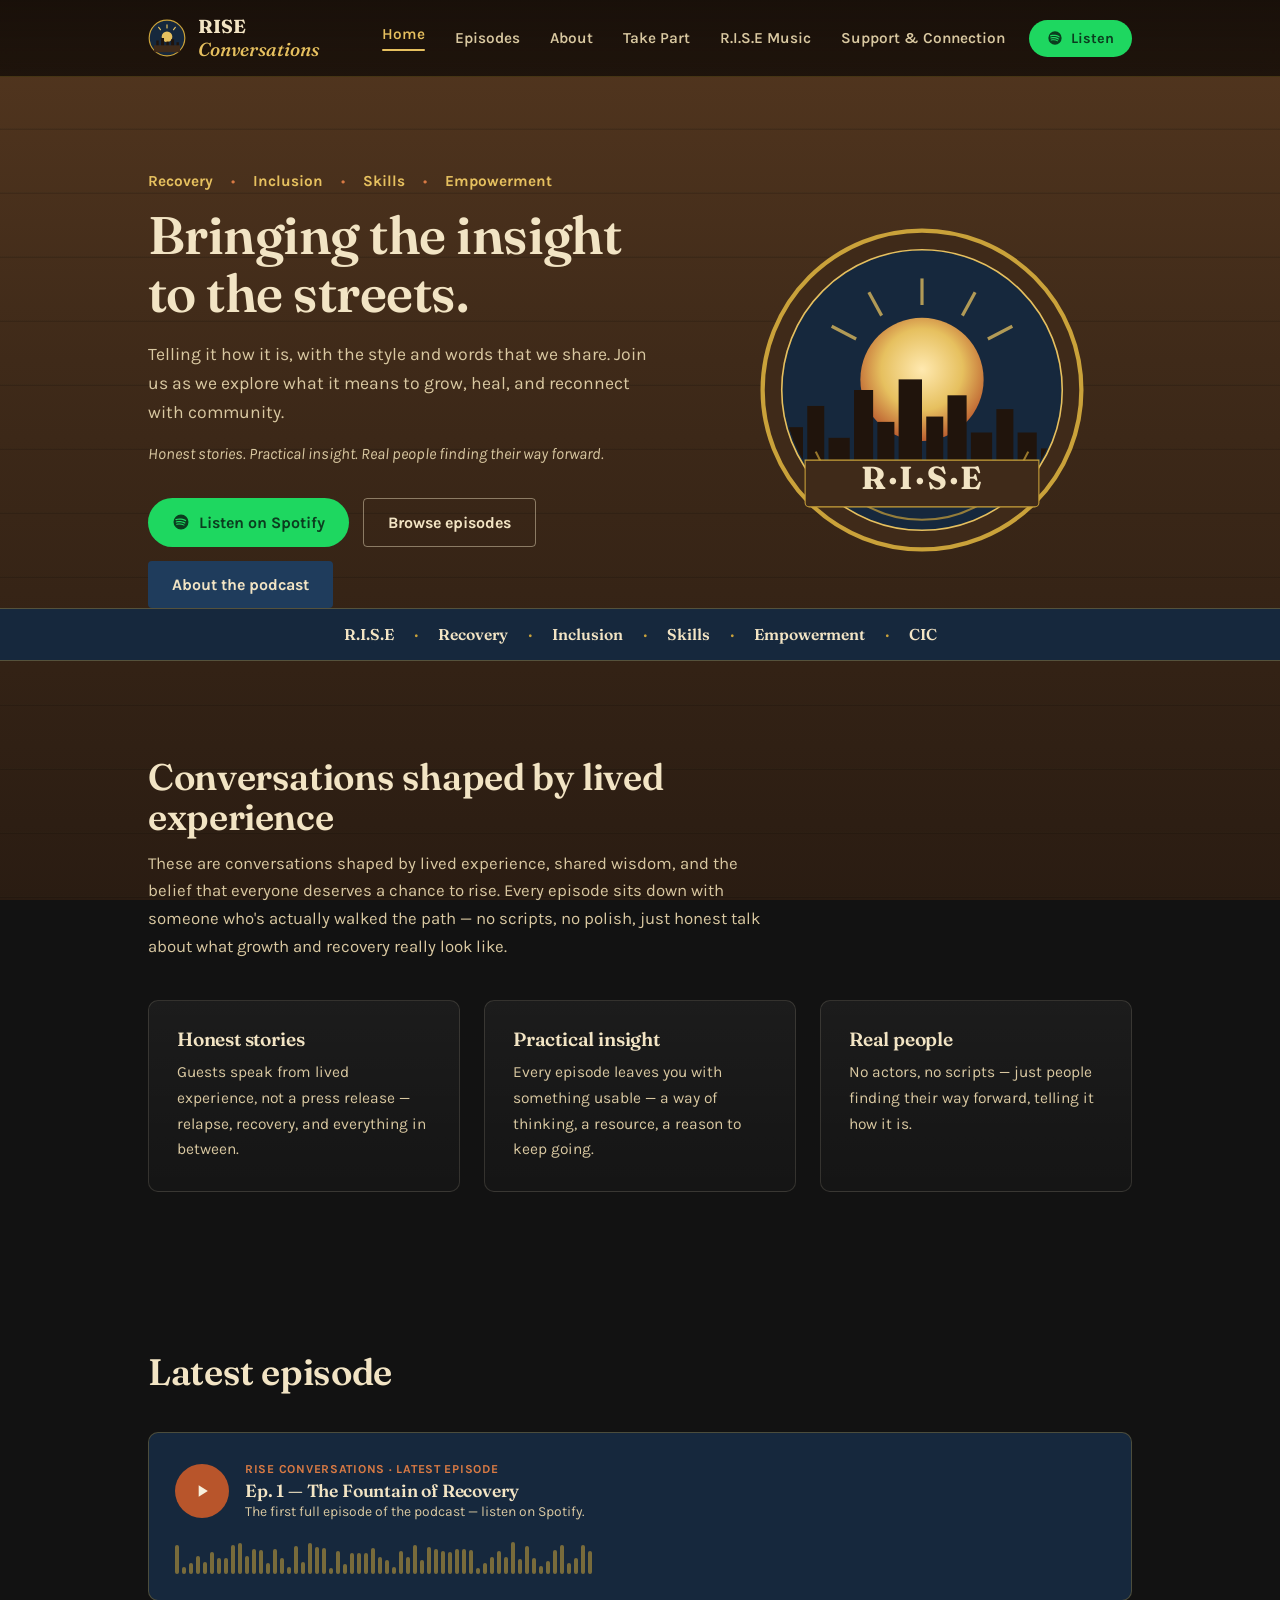
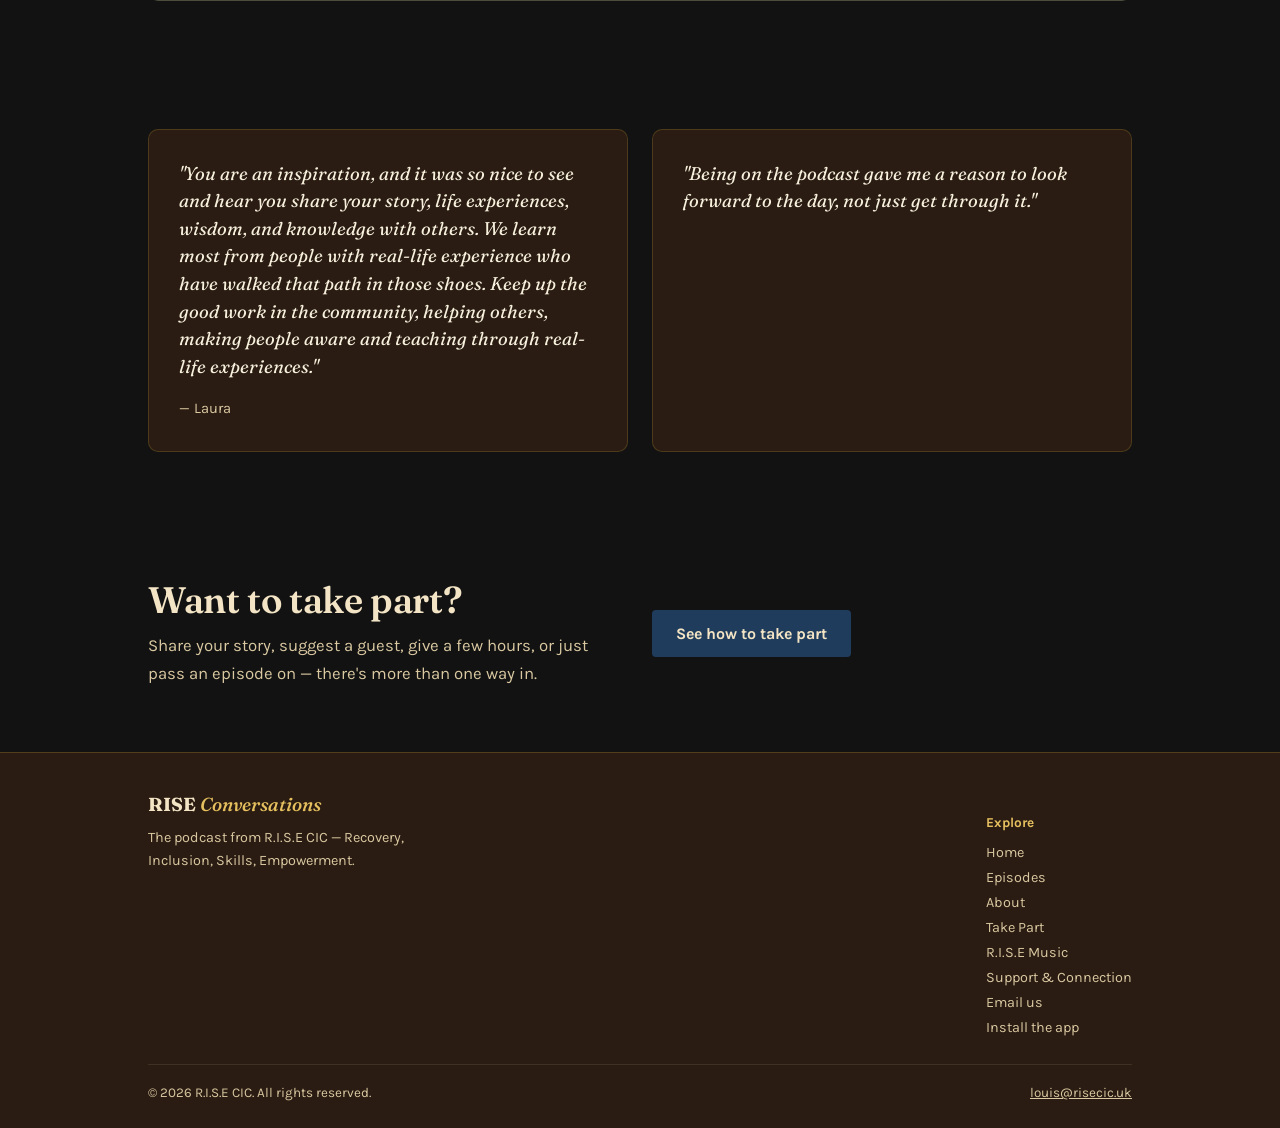
==== commit fdce524e: "Readd MRISE Music, support & connection, Laura's quote and install the app (6ab93287b5c516d4b3324be6" ====
--- a/index.html
+++ b/index.html
@@ -12,6 +12,13 @@
 <link rel="preconnect" href="https://fonts.gstatic.com" crossorigin>
 <link href="https://fonts.googleapis.com/css2?family=Fraunces:opsz,wght@9..144,400;9..144,500;9..144,600;9..144,700&family=Karla:wght@400;500;600;700&display=swap" rel="stylesheet">
 <link rel="stylesheet" href="/assets/site.css">
+<link rel="manifest" href="/manifest.webmanifest">
+<meta name="theme-color" content="#2a1c12">
+<link rel="icon" href="/assets/icons/icon.svg" type="image/svg+xml">
+<link rel="apple-touch-icon" href="/assets/icons/apple-touch-icon.png">
+<meta name="apple-mobile-web-app-capable" content="yes">
+<meta name="apple-mobile-web-app-status-bar-style" content="black-translucent">
+<meta name="apple-mobile-web-app-title" content="RISE">
 </head>
 <body>
 
@@ -35,8 +42,8 @@
       <a class="navlink" href="/episodes/">Episodes</a>
       <a class="navlink" href="/about/">About</a>
       <a class="navlink" href="/take-part/">Take Part</a>
-      <a class="navlink" href="/rise-music/">R.I.S.E Music</a>
-      <a class="navlink" href="/mutual-aid/">Support &amp; Connection</a>
+      <a class="navlink" href="/music/">R.I.S.E Music</a>
+      <a class="navlink" href="/support/">Support &amp; Connection</a>
       <a class="nav-cta" href="/episodes/">
         <svg width="16" height="16" viewBox="0 0 24 24" fill="currentColor"><path d="M12 2a10 10 0 1 0 0 20 10 10 0 0 0 0-20zm4.6 14.5c-.2.3-.6.4-.9.2-2.5-1.5-5.6-1.8-9.3-1-.4.1-.7-.2-.8-.5-.1-.4.2-.7.5-.8 4-.9 7.5-.5 10.3 1.2.3.2.4.6.2.9zm1.2-2.7c-.2.4-.7.5-1.1.3-2.9-1.8-7.3-2.3-10.7-1.3-.4.1-.9-.1-1-.5-.1-.4.1-.9.5-1 3.9-1.2 8.7-.6 12 1.4.4.2.5.7.3 1.1zm.1-2.8C14.2 8.9 8.9 8.7 5.7 9.7c-.5.2-1-.1-1.2-.6-.2-.5.1-1 .6-1.2 3.7-1.1 9.6-.9 13.4 1.4.5.3.6.9.3 1.4-.3.4-.9.5-1.4.3z"/></svg>
         Listen
@@ -99,15 +106,6 @@
     </div>
   </div>
 
-  <section class="section-tight affirmation-section" aria-labelledby="affirmationHeading">
-    <div class="container">
-      <div class="affirmation-card">
-        <p class="affirmation-label" id="affirmationHeading">TODAY'S AFFIRMATION · <span id="affirmationDate"></span></p>
-        <p class="affirmation-text" id="affirmationText">I am worthy of the life I am building, one day at a time.</p>
-      </div>
-    </div>
-  </section>
-
   <section>
     <div class="container">
       <div class="section-head">
@@ -154,7 +152,8 @@
     <div class="container">
       <div class="grid-2">
         <div class="quote-card">
-          <p class="quote">"I put this on the way to work and it's like having someone who actually gets it in the car with you."</p>
+          <p class="quote">"You are an inspiration, and it was so nice to see and hear you share your story, life experiences, wisdom, and knowledge with others. We learn most from people with real-life experience who have walked that path in those shoes. Keep up the good work in the community, helping others, making people aware and teaching through real-life experiences."</p>
+          <p class="quote-by">— Laura</p>
         </div>
         <div class="quote-card">
           <p class="quote">"Being on the podcast gave me a reason to look forward to the day, not just get through it."</p>
@@ -192,9 +191,10 @@
         <a href="/episodes/">Episodes</a>
         <a href="/about/">About</a>
         <a href="/take-part/">Take Part</a>
-        <a href="/rise-music/">R.I.S.E Music</a>
-        <a href="/mutual-aid/">Support &amp; Connection</a>
+        <a href="/music/">R.I.S.E Music</a>
+        <a href="/support/">Support &amp; Connection</a>
         <a href="mailto:louis@risecic.uk">Email us</a>
+        <a href="#" class="install-link" data-install>Install the app</a>
       </div>
     </div>
     <div class="footer-bottom">
@@ -205,49 +205,5 @@
 </footer>
 
 <script src="/assets/site.js"></script>
-<script>
-(function(){
-  var affirmations = [
-    "I am worthy of the life I am building, one day at a time.",
-    "My past does not define me — my next step does.",
-    "I am stronger than the moments that tried to break me.",
-    "Asking for help is a sign of courage, not weakness.",
-    "Every day I choose recovery, I choose myself.",
-    "I deserve peace, and I am allowed to protect it.",
-    "Progress, not perfection, is what moves me forward.",
-    "I have a voice, and my story matters.",
-    "I am learning new skills that open new doors.",
-    "I belong here, just as I am.",
-    "Today I will be patient and kind with myself.",
-    "My feelings are valid, and they will pass.",
-    "I am surrounded by people who want to see me rise.",
-    "Small wins are still wins, and I celebrate them.",
-    "I can start again at any moment of the day.",
-    "I am becoming the person I needed when I was younger.",
-    "I trust myself to handle whatever today brings.",
-    "My growth is real, even when it feels slow.",
-    "I give myself permission to rest without guilt.",
-    "I am capable of change, and I am proof of it.",
-    "I let go of what I cannot control and focus on what I can.",
-    "Every honest conversation brings me closer to freedom.",
-    "I am grateful for how far I have already come.",
-    "I have something valuable to offer my community.",
-    "Hard days do not undo my progress.",
-    "I choose hope, even when it takes effort.",
-    "I am allowed to take up space and be heard.",
-    "My recovery is mine, and I am proud of it.",
-    "I show up for myself today, and that is enough.",
-    "I am rising — and I am bringing others with me.",
-    "Each breath is a fresh chance to reset."
-  ];
-  var now = new Date();
-  var start = new Date(now.getFullYear(), 0, 0);
-  var day = Math.floor((now - start) / 86400000) + now.getFullYear() * 366;
-  var text = document.getElementById('affirmationText');
-  var date = document.getElementById('affirmationDate');
-  if(text){ text.textContent = affirmations[day % affirmations.length]; }
-  if(date){ date.textContent = now.toLocaleDateString('en-GB', {weekday:'long', day:'numeric', month:'long'}).toUpperCase(); }
-})();
-</script>
 </body>
 </html>
--- a/assets/site.css
+++ b/assets/site.css
@@ -46,6 +46,7 @@
 
   nav.links{display:flex; align-items:center; gap:2px;}
   nav.links a.navlink{
+    white-space:nowrap;
     background:none; border:none; color:var(--cream-dim); text-decoration:none; font-size:0.96rem; font-weight:600;
     padding:10px 14px; border-radius:var(--radius-s); cursor:pointer; transition:color .15s,background .15s;
   }
@@ -56,7 +57,8 @@
   .nav-cta:hover{transform:translateY(-1px); background:#23e46a;}
   .burger{display:none; background:none; border:none; padding:8px; cursor:pointer;}
   .burger span{display:block; width:24px; height:2px; background:var(--cream); margin:5px 0; border-radius:2px;}
-  @media (max-width:860px){
+  @media (max-width:1140px) and (min-width:1025px){ nav.links a.navlink{padding:10px 9px; font-size:0.92rem;} }
+  @media (max-width:1024px){
     nav.links{position:fixed; top:76px; left:0; right:0; bottom:0; background:var(--wood-1); flex-direction:column; align-items:stretch; padding:16px; gap:4px; transform:translateX(100%); transition:transform .25s ease; overflow-y:auto;}
     nav.links.open{transform:translateX(0);}
     nav.links a.navlink{text-align:left; padding:14px 12px; font-size:1.05rem;}
@@ -109,6 +111,7 @@
   .card p{color:var(--cream-dim); font-size:0.97rem;}
 
   .quote-card{background:var(--wood-1); border:1px solid rgba(202,162,58,0.22); border-radius:var(--radius-m); padding:30px;}
+  .quote-card p.quote-by{margin-top:16px; font-size:0.92rem; color:var(--cream-dim);}
   .quote-card p.quote{font-family:var(--serif); font-style:italic; font-size:1.15rem; color:var(--paper); line-height:1.5;}
 
   .player{background:var(--navy); border-radius:var(--radius-m); padding:26px; border:1px solid rgba(202,162,58,0.3);}
@@ -120,12 +123,6 @@
   .player-meta p{font-size:0.87rem; color:var(--cream-dim);}
   .waveform{display:flex; align-items:flex-end; gap:3px; height:32px; margin-top:18px;}
   .waveform span{width:4px; background:var(--gold); opacity:0.55; border-radius:2px;}
-
-  .sc-embed{background:var(--navy); border:1px solid rgba(202,162,58,0.3); border-radius:var(--radius-m); padding:14px;}
-  .sc-embed iframe{display:block; width:100%; border:0; border-radius:var(--radius-s);}
-  .sc-credit{margin-top:10px; font-size:0.78rem; color:var(--cream-dim); overflow:hidden; white-space:nowrap; text-overflow:ellipsis;}
-  .sc-credit a{color:var(--gold-bright); text-decoration:none;}
-  .sc-credit a:hover{text-decoration:underline;}
 
   .episode-card{
     display:grid; grid-template-columns:64px 1fr auto; gap:18px; align-items:center;
@@ -176,27 +173,18 @@
   .roadmap-note p a{color:var(--gold-bright); font-weight:700; text-decoration:none; white-space:nowrap;}
   .roadmap-note p a:hover{text-decoration:underline;}
 
-  .resource-intro{padding-bottom:clamp(34px,5vw,54px);}
-  .resource-intro .section-head{margin-bottom:0; max-width:720px;}
-  .resource-kicker{display:inline-flex; align-items:center; gap:10px; margin-bottom:16px; color:var(--gold-bright); font-size:.82rem; font-weight:700; letter-spacing:.1em; text-transform:uppercase;}
-  .resource-kicker::before{content:""; width:34px; height:1px; background:var(--gold);}
-  .resource-grid{display:grid; grid-template-columns:repeat(2,minmax(0,1fr)); gap:18px;}
-  .resource-card{position:relative; display:grid; grid-template-columns:42px 1fr auto; gap:18px; align-items:center; min-height:144px; padding:25px; overflow:hidden; color:inherit; text-decoration:none; background:linear-gradient(135deg,rgba(22,40,61,.92),rgba(31,60,92,.58)); border:1px solid rgba(202,162,58,.28); border-radius:var(--radius-m); transition:transform .2s ease,border-color .2s ease,background .2s ease;}
-  .resource-card::after{content:""; position:absolute; width:90px; height:90px; right:-48px; bottom:-52px; border:1px solid rgba(230,192,95,.18); border-radius:50%; transition:transform .25s ease;}
-  .resource-card:hover{transform:translateY(-3px); border-color:rgba(230,192,95,.7); background:linear-gradient(135deg,rgba(22,40,61,1),rgba(42,77,116,.72));}
-  .resource-card:hover::after{transform:scale(1.35);}
-  .resource-index{align-self:start; font-family:var(--serif); font-size:.9rem; color:var(--gold-bright); letter-spacing:.05em;}
-  .resource-copy h2{font-size:1.28rem;}
-  .resource-copy p{margin-top:7px; color:var(--cream-dim); font-size:.93rem; line-height:1.45;}
-  .resource-arrow{width:34px; height:34px; border:1px solid rgba(242,228,196,.24); border-radius:50%; display:grid; place-items:center; color:var(--gold-bright); transition:transform .2s ease,background .2s ease;}
-  .resource-card:hover .resource-arrow{transform:translate(2px,-2px); background:rgba(202,162,58,.12);}
-  .resource-note{margin-top:26px; color:var(--cream-dim); font-size:.9rem;}
-  @media (max-width:760px){.resource-grid{grid-template-columns:1fr;}.resource-card{min-height:0; grid-template-columns:34px 1fr auto; padding:22px 20px; gap:12px;}}
-
   :focus-visible{outline:2px solid var(--gold-bright); outline-offset:2px;}
   @media (prefers-reduced-motion:reduce){ *{animation-duration:.01ms !important; transition-duration:.01ms !important;} html{scroll-behavior:auto;} }
 
-  .affirmation-section{padding-bottom:0;}
-  .affirmation-card{background:var(--wood-1); border:1px solid rgba(202,162,58,0.22); border-left:4px solid var(--gold-bright); border-radius:var(--radius-m); padding:clamp(24px,4vw,36px); text-align:center;}
-  .affirmation-label{font-size:0.76rem; font-weight:700; color:var(--ember-bright); letter-spacing:0.06em;}
-  .affirmation-text{margin:12px auto 0; max-width:40ch; font-family:var(--serif); font-style:italic; font-size:clamp(1.3rem,2.6vw,1.75rem); color:var(--paper); line-height:1.4;}
+  .track-list{display:grid; gap:12px;}
+  .support-list{list-style:none; margin:0; padding:0; display:grid; gap:12px;}
+  .support-item{display:flex; justify-content:space-between; align-items:center; gap:16px; flex-wrap:wrap; background:rgba(255,255,255,0.035); border:1px solid rgba(242,228,196,0.12); border-radius:var(--radius-m); padding:18px 22px;}
+  .support-item h4{font-size:1.05rem;}
+  .support-item p{font-size:0.92rem; color:var(--cream-dim); margin-top:4px;}
+  .support-item .contact{font-weight:700; color:var(--gold-bright); text-decoration:none; white-space:nowrap;}
+  .support-item .contact:hover{text-decoration:underline;}
+  .crisis{background:var(--navy); border:1px solid rgba(202,162,58,0.35); border-radius:var(--radius-m); padding:26px 28px;}
+  .crisis h3{font-size:1.25rem;}
+  .crisis p{margin-top:8px; color:var(--cream-dim);}
+  .crisis a{color:var(--gold-bright); font-weight:700; text-decoration:none;}
+  .crisis a:hover{text-decoration:underline;}
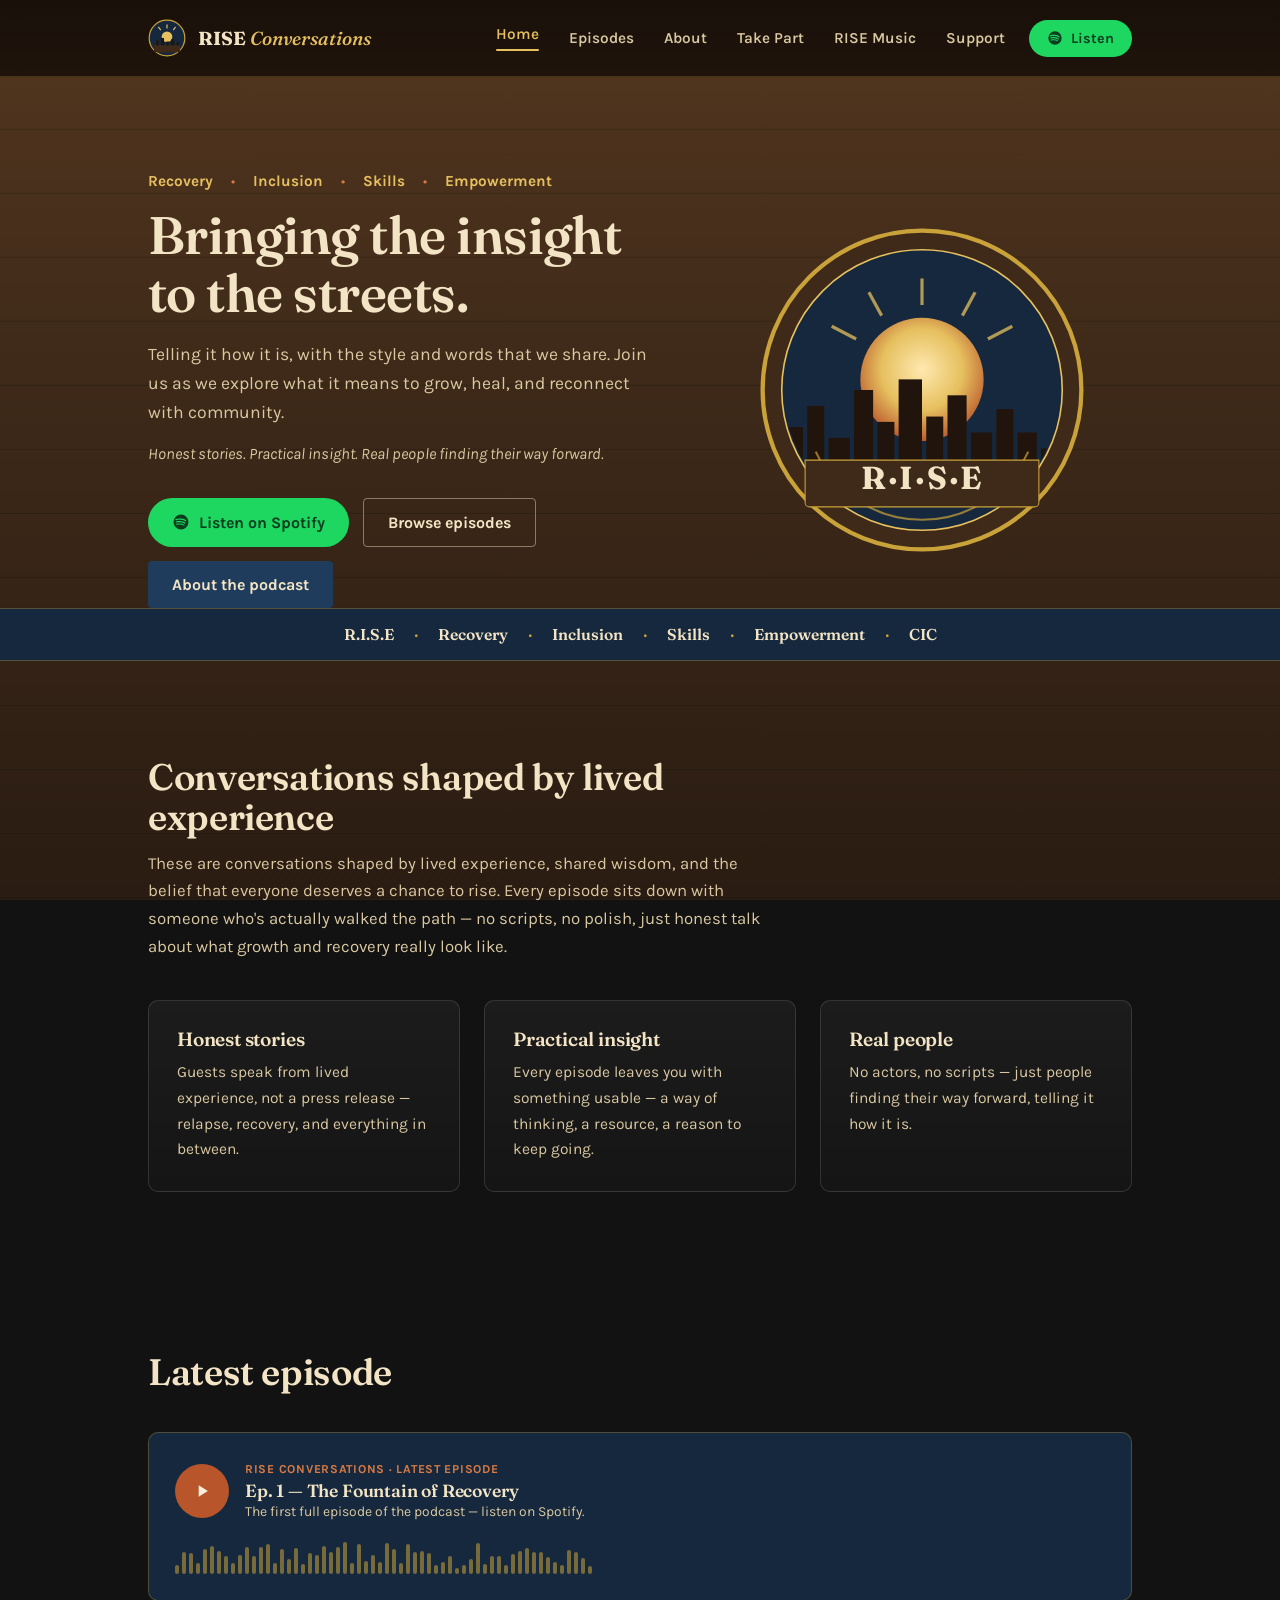
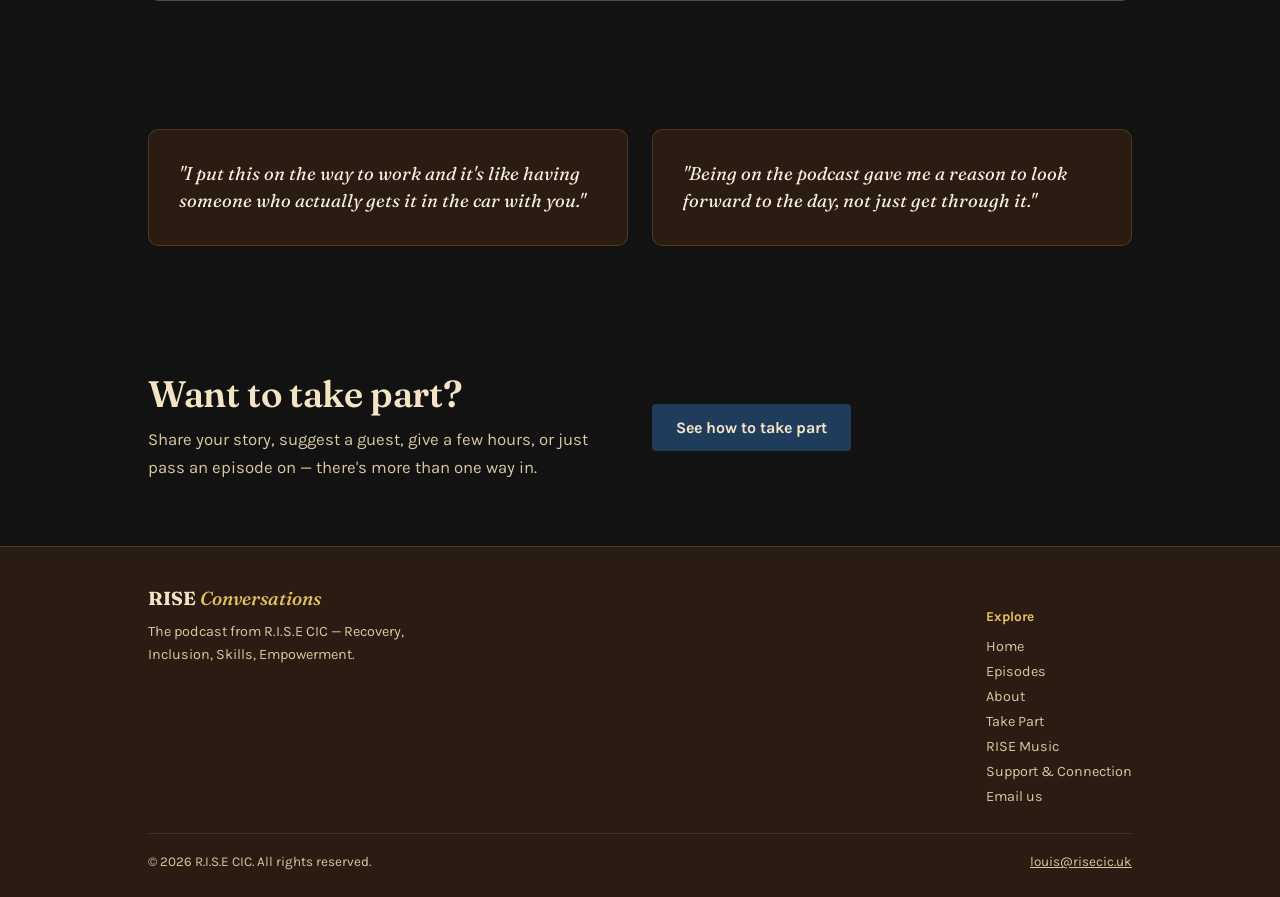
==== commit 575237ca: "Re-add services from picture to support page on Netlify site (6ab93d244e08cc514f78eab8)" ====
--- a/index.html
+++ b/index.html
@@ -12,13 +12,6 @@
 <link rel="preconnect" href="https://fonts.gstatic.com" crossorigin>
 <link href="https://fonts.googleapis.com/css2?family=Fraunces:opsz,wght@9..144,400;9..144,500;9..144,600;9..144,700&family=Karla:wght@400;500;600;700&display=swap" rel="stylesheet">
 <link rel="stylesheet" href="/assets/site.css">
-<link rel="manifest" href="/manifest.webmanifest">
-<meta name="theme-color" content="#2a1c12">
-<link rel="icon" href="/assets/icons/icon.svg" type="image/svg+xml">
-<link rel="apple-touch-icon" href="/assets/icons/apple-touch-icon.png">
-<meta name="apple-mobile-web-app-capable" content="yes">
-<meta name="apple-mobile-web-app-status-bar-style" content="black-translucent">
-<meta name="apple-mobile-web-app-title" content="RISE">
 </head>
 <body>
 
@@ -42,8 +35,8 @@
       <a class="navlink" href="/episodes/">Episodes</a>
       <a class="navlink" href="/about/">About</a>
       <a class="navlink" href="/take-part/">Take Part</a>
-      <a class="navlink" href="/music/">R.I.S.E Music</a>
-      <a class="navlink" href="/support/">Support &amp; Connection</a>
+      <a class="navlink" href="/rise-music/">RISE Music</a>
+      <a class="navlink" href="/support/">Support</a>
       <a class="nav-cta" href="/episodes/">
         <svg width="16" height="16" viewBox="0 0 24 24" fill="currentColor"><path d="M12 2a10 10 0 1 0 0 20 10 10 0 0 0 0-20zm4.6 14.5c-.2.3-.6.4-.9.2-2.5-1.5-5.6-1.8-9.3-1-.4.1-.7-.2-.8-.5-.1-.4.2-.7.5-.8 4-.9 7.5-.5 10.3 1.2.3.2.4.6.2.9zm1.2-2.7c-.2.4-.7.5-1.1.3-2.9-1.8-7.3-2.3-10.7-1.3-.4.1-.9-.1-1-.5-.1-.4.1-.9.5-1 3.9-1.2 8.7-.6 12 1.4.4.2.5.7.3 1.1zm.1-2.8C14.2 8.9 8.9 8.7 5.7 9.7c-.5.2-1-.1-1.2-.6-.2-.5.1-1 .6-1.2 3.7-1.1 9.6-.9 13.4 1.4.5.3.6.9.3 1.4-.3.4-.9.5-1.4.3z"/></svg>
         Listen
@@ -152,8 +145,7 @@
     <div class="container">
       <div class="grid-2">
         <div class="quote-card">
-          <p class="quote">"You are an inspiration, and it was so nice to see and hear you share your story, life experiences, wisdom, and knowledge with others. We learn most from people with real-life experience who have walked that path in those shoes. Keep up the good work in the community, helping others, making people aware and teaching through real-life experiences."</p>
-          <p class="quote-by">— Laura</p>
+          <p class="quote">"I put this on the way to work and it's like having someone who actually gets it in the car with you."</p>
         </div>
         <div class="quote-card">
           <p class="quote">"Being on the podcast gave me a reason to look forward to the day, not just get through it."</p>
@@ -191,10 +183,9 @@
         <a href="/episodes/">Episodes</a>
         <a href="/about/">About</a>
         <a href="/take-part/">Take Part</a>
-        <a href="/music/">R.I.S.E Music</a>
+        <a href="/rise-music/">RISE Music</a>
         <a href="/support/">Support &amp; Connection</a>
         <a href="mailto:louis@risecic.uk">Email us</a>
-        <a href="#" class="install-link" data-install>Install the app</a>
       </div>
     </div>
     <div class="footer-bottom">
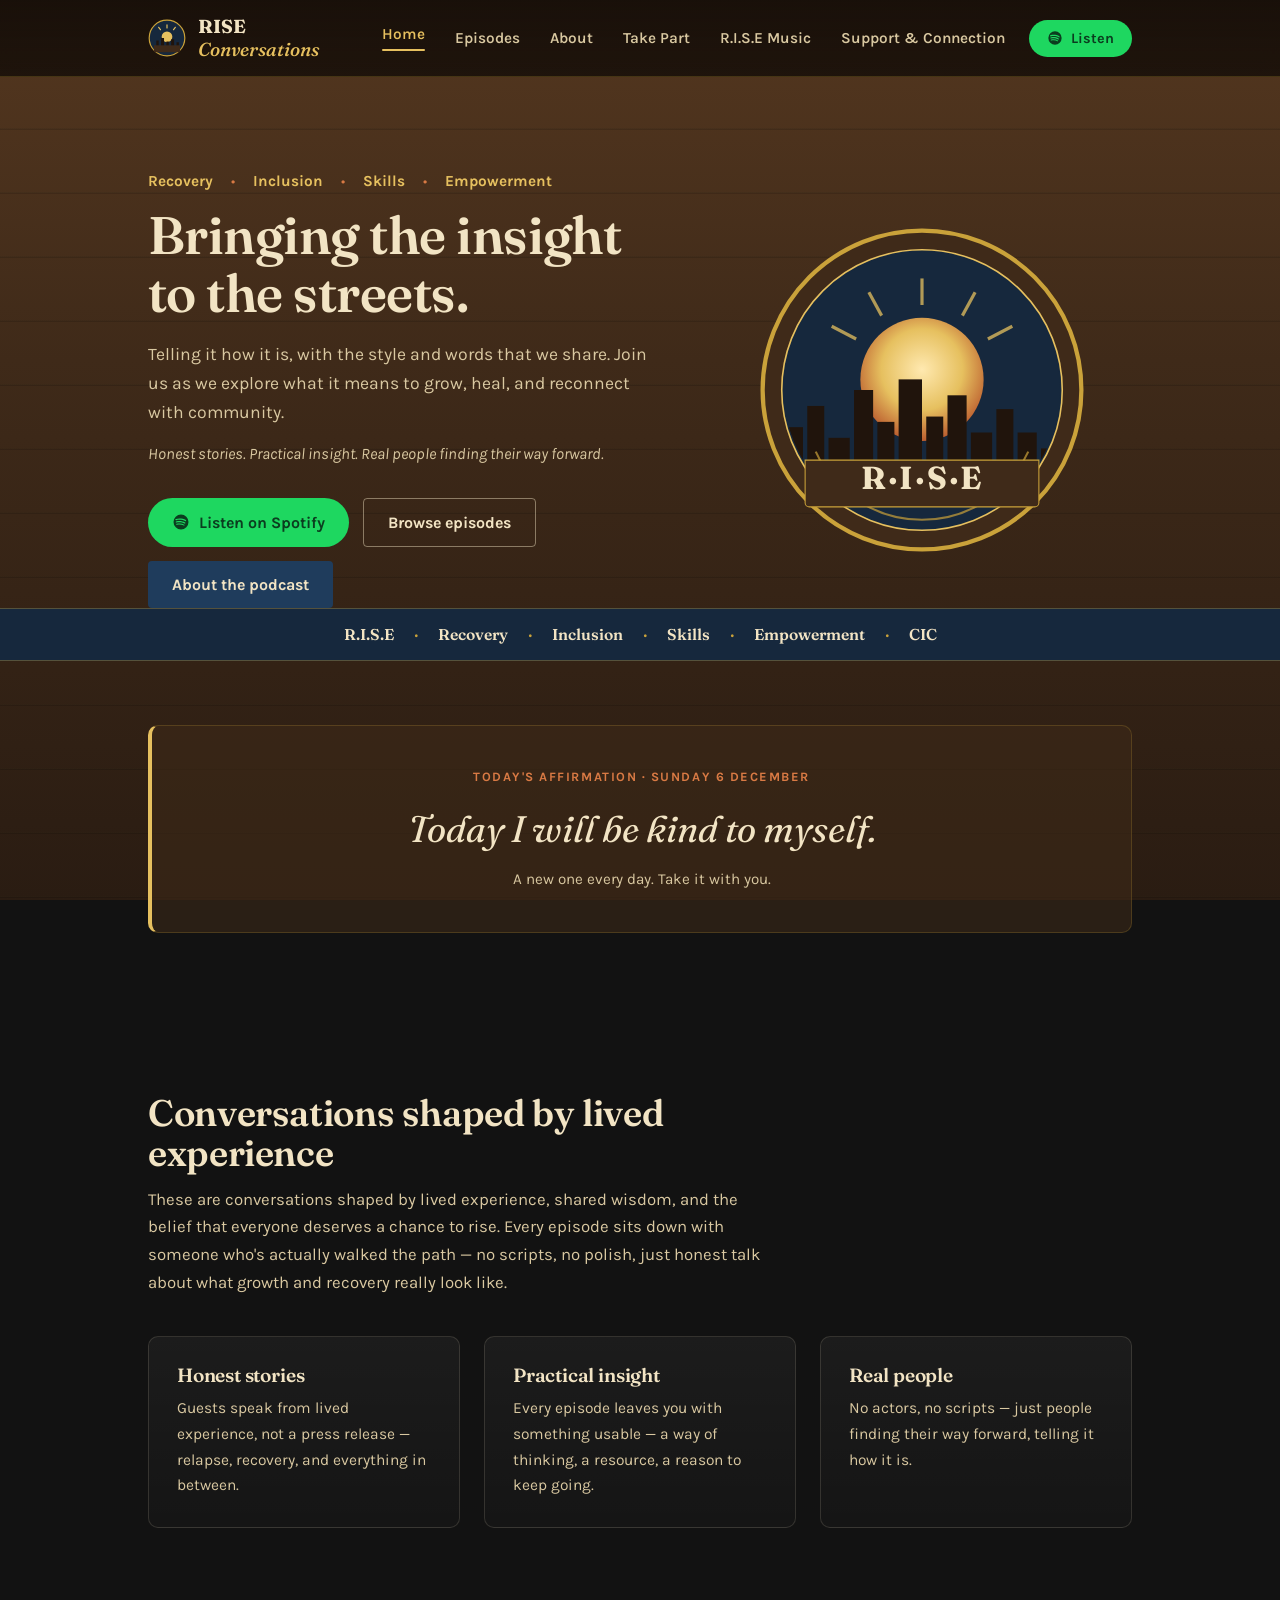
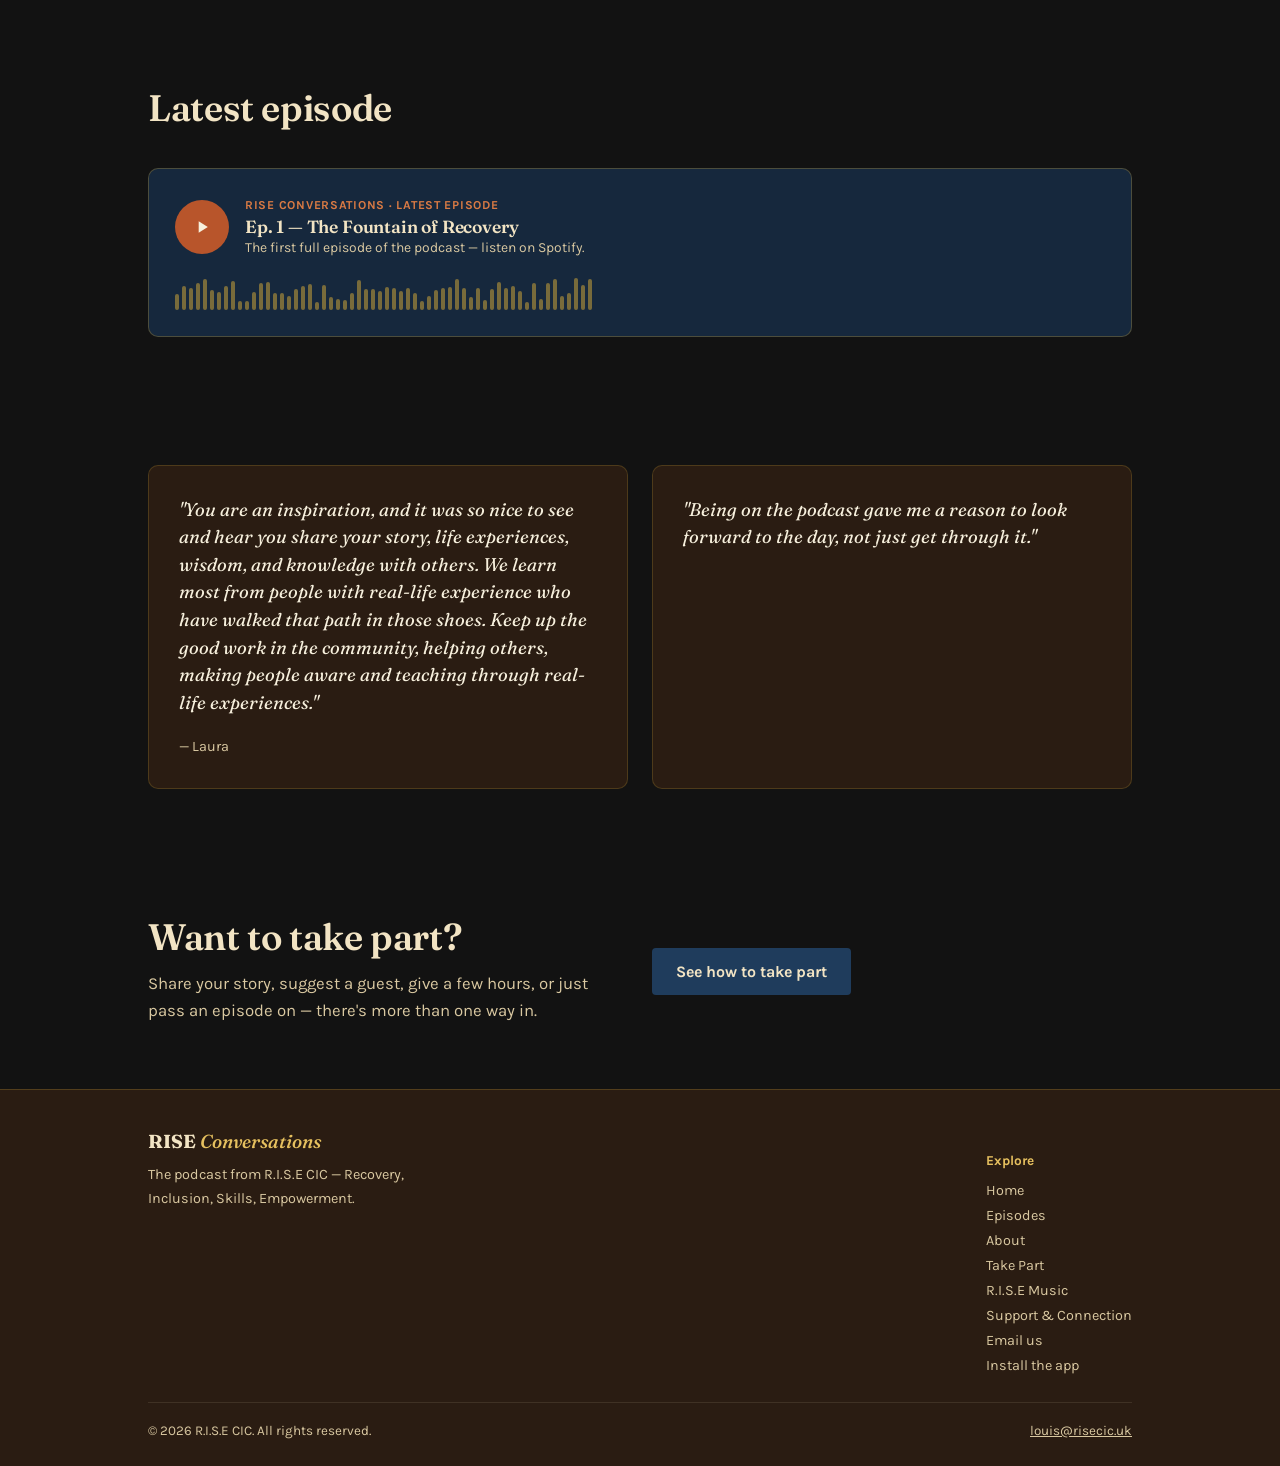
==== commit 0bc8bf60: "Re-add services from picture to support page on Netlify site - Session 1 (6ab93d244e08cc514f78eab8)" ====
--- a/index.html
+++ b/index.html
@@ -12,6 +12,8 @@
 <link rel="preconnect" href="https://fonts.gstatic.com" crossorigin>
 <link href="https://fonts.googleapis.com/css2?family=Fraunces:opsz,wght@9..144,400;9..144,500;9..144,600;9..144,700&family=Karla:wght@400;500;600;700&display=swap" rel="stylesheet">
 <link rel="stylesheet" href="/assets/site.css">
+<link rel="manifest" href="/manifest.webmanifest">
+<meta name="theme-color" content="#20140c">
 </head>
 <body>
 
@@ -35,8 +37,8 @@
       <a class="navlink" href="/episodes/">Episodes</a>
       <a class="navlink" href="/about/">About</a>
       <a class="navlink" href="/take-part/">Take Part</a>
-      <a class="navlink" href="/rise-music/">RISE Music</a>
-      <a class="navlink" href="/support/">Support</a>
+      <a class="navlink" href="/rise-music/">R.I.S.E Music</a>
+      <a class="navlink" href="/support/">Support &amp; Connection</a>
       <a class="nav-cta" href="/episodes/">
         <svg width="16" height="16" viewBox="0 0 24 24" fill="currentColor"><path d="M12 2a10 10 0 1 0 0 20 10 10 0 0 0 0-20zm4.6 14.5c-.2.3-.6.4-.9.2-2.5-1.5-5.6-1.8-9.3-1-.4.1-.7-.2-.8-.5-.1-.4.2-.7.5-.8 4-.9 7.5-.5 10.3 1.2.3.2.4.6.2.9zm1.2-2.7c-.2.4-.7.5-1.1.3-2.9-1.8-7.3-2.3-10.7-1.3-.4.1-.9-.1-1-.5-.1-.4.1-.9.5-1 3.9-1.2 8.7-.6 12 1.4.4.2.5.7.3 1.1zm.1-2.8C14.2 8.9 8.9 8.7 5.7 9.7c-.5.2-1-.1-1.2-.6-.2-.5.1-1 .6-1.2 3.7-1.1 9.6-.9 13.4 1.4.5.3.6.9.3 1.4-.3.4-.9.5-1.4.3z"/></svg>
         Listen
@@ -99,6 +101,16 @@
     </div>
   </div>
 
+  <section class="section-tight">
+    <div class="container">
+      <div class="affirmation" style="background:rgba(63,42,25,0.55); border:1px solid rgba(202,162,58,0.22); border-left:4px solid var(--gold-bright); border-radius:var(--radius-m); padding:40px 28px; text-align:center;">
+        <p id="affirmationLabel" style="color:var(--ember-bright); font-weight:700; font-size:0.8rem; letter-spacing:0.12em; text-transform:uppercase; margin:0;">Today's affirmation</p>
+        <p id="affirmationText" style="font-family:var(--serif); font-style:italic; font-size:clamp(1.5rem,3.5vw,2.3rem); color:var(--cream); line-height:1.3; margin:18px 0 14px;">Today I will do one thing for my future self.</p>
+        <p style="color:var(--cream-dim); font-size:0.95rem; margin:0;">A new one every day. Take it with you.</p>
+      </div>
+    </div>
+  </section>
+
   <section>
     <div class="container">
       <div class="section-head">
@@ -145,7 +157,8 @@
     <div class="container">
       <div class="grid-2">
         <div class="quote-card">
-          <p class="quote">"I put this on the way to work and it's like having someone who actually gets it in the car with you."</p>
+          <p class="quote">"You are an inspiration, and it was so nice to see and hear you share your story, life experiences, wisdom, and knowledge with others. We learn most from people with real-life experience who have walked that path in those shoes. Keep up the good work in the community, helping others, making people aware and teaching through real-life experiences."</p>
+          <p style="margin-top:18px; color:var(--cream-dim); font-size:0.9rem;">— Laura</p>
         </div>
         <div class="quote-card">
           <p class="quote">"Being on the podcast gave me a reason to look forward to the day, not just get through it."</p>
@@ -183,9 +196,10 @@
         <a href="/episodes/">Episodes</a>
         <a href="/about/">About</a>
         <a href="/take-part/">Take Part</a>
-        <a href="/rise-music/">RISE Music</a>
+        <a href="/rise-music/">R.I.S.E Music</a>
         <a href="/support/">Support &amp; Connection</a>
         <a href="mailto:louis@risecic.uk">Email us</a>
+        <a href="#" id="installApp">Install the app</a>
       </div>
     </div>
     <div class="footer-bottom">
@@ -196,5 +210,46 @@
 </footer>
 
 <script src="/assets/site.js"></script>
+<script>
+(function(){
+  var affirmations = [
+    "Today I will do one thing for my future self.",
+    "I am more than my past.",
+    "Progress, not perfection.",
+    "I am allowed to ask for help.",
+    "One day at a time is enough.",
+    "My story can help someone else.",
+    "I choose connection over isolation.",
+    "Small steps still move me forward.",
+    "I deserve a chance to rise.",
+    "I can be proud of how far I've come.",
+    "Today I will be kind to myself.",
+    "I don't have to have it all figured out.",
+    "Every day is a fresh start.",
+    "My voice matters.",
+    "I am building something worth keeping."
+  ];
+  var now = new Date();
+  var start = new Date(now.getFullYear(), 0, 0);
+  var day = Math.floor((now - start) / 86400000);
+  var text = document.getElementById('affirmationText');
+  var label = document.getElementById('affirmationLabel');
+  if(text){ text.textContent = affirmations[day % affirmations.length]; }
+  if(label){ label.textContent = "Today's affirmation · " + now.toLocaleDateString('en-GB', {weekday:'long', day:'numeric', month:'long'}); }
+
+  var deferredPrompt = null;
+  window.addEventListener('beforeinstallprompt', function(e){ e.preventDefault(); deferredPrompt = e; });
+  var install = document.getElementById('installApp');
+  if(install){
+    install.addEventListener('click', function(e){
+      e.preventDefault();
+      if(deferredPrompt){ deferredPrompt.prompt(); deferredPrompt = null; return; }
+      var ios = /iphone|ipad|ipod/i.test(navigator.userAgent);
+      alert(ios ? 'To install, tap the Share button in Safari, then "Add to Home Screen".'
+                : 'To install, open your browser menu and choose "Install app" or "Add to Home screen".');
+    });
+  }
+})();
+</script>
 </body>
 </html>
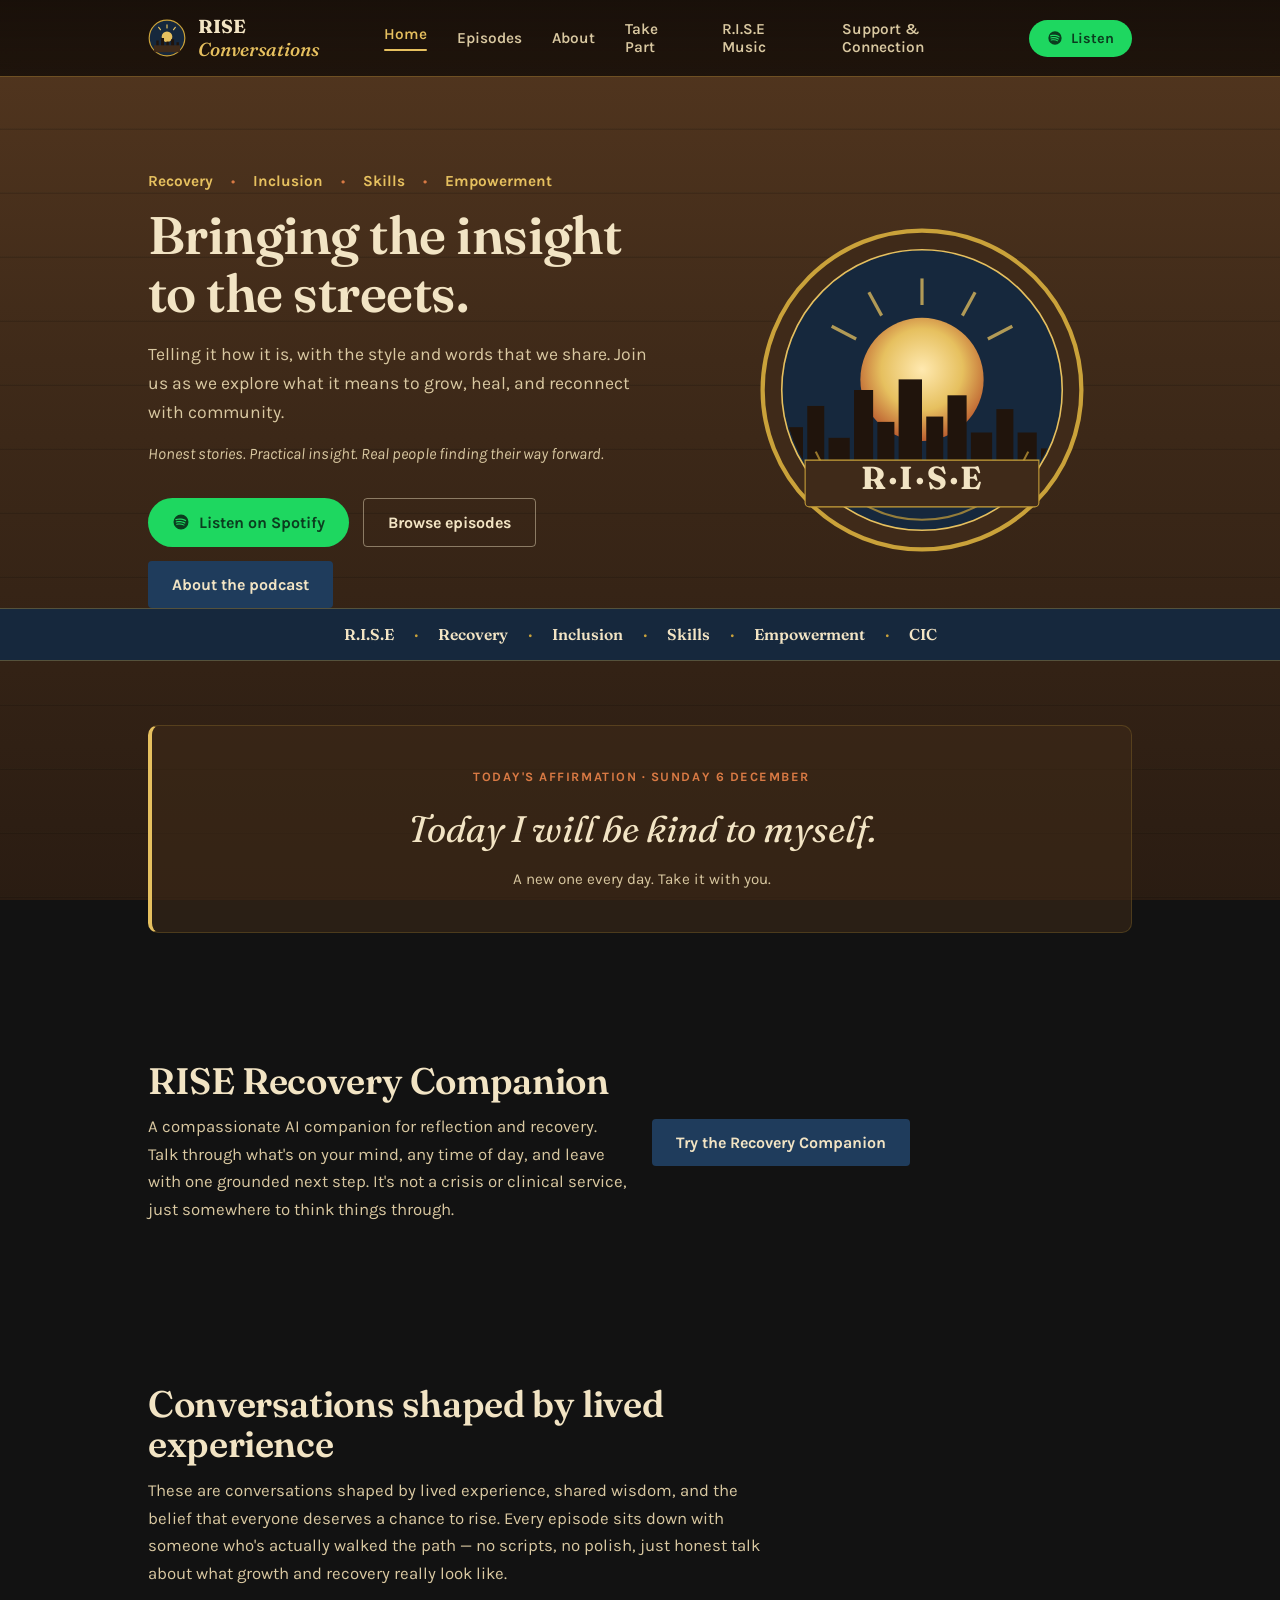
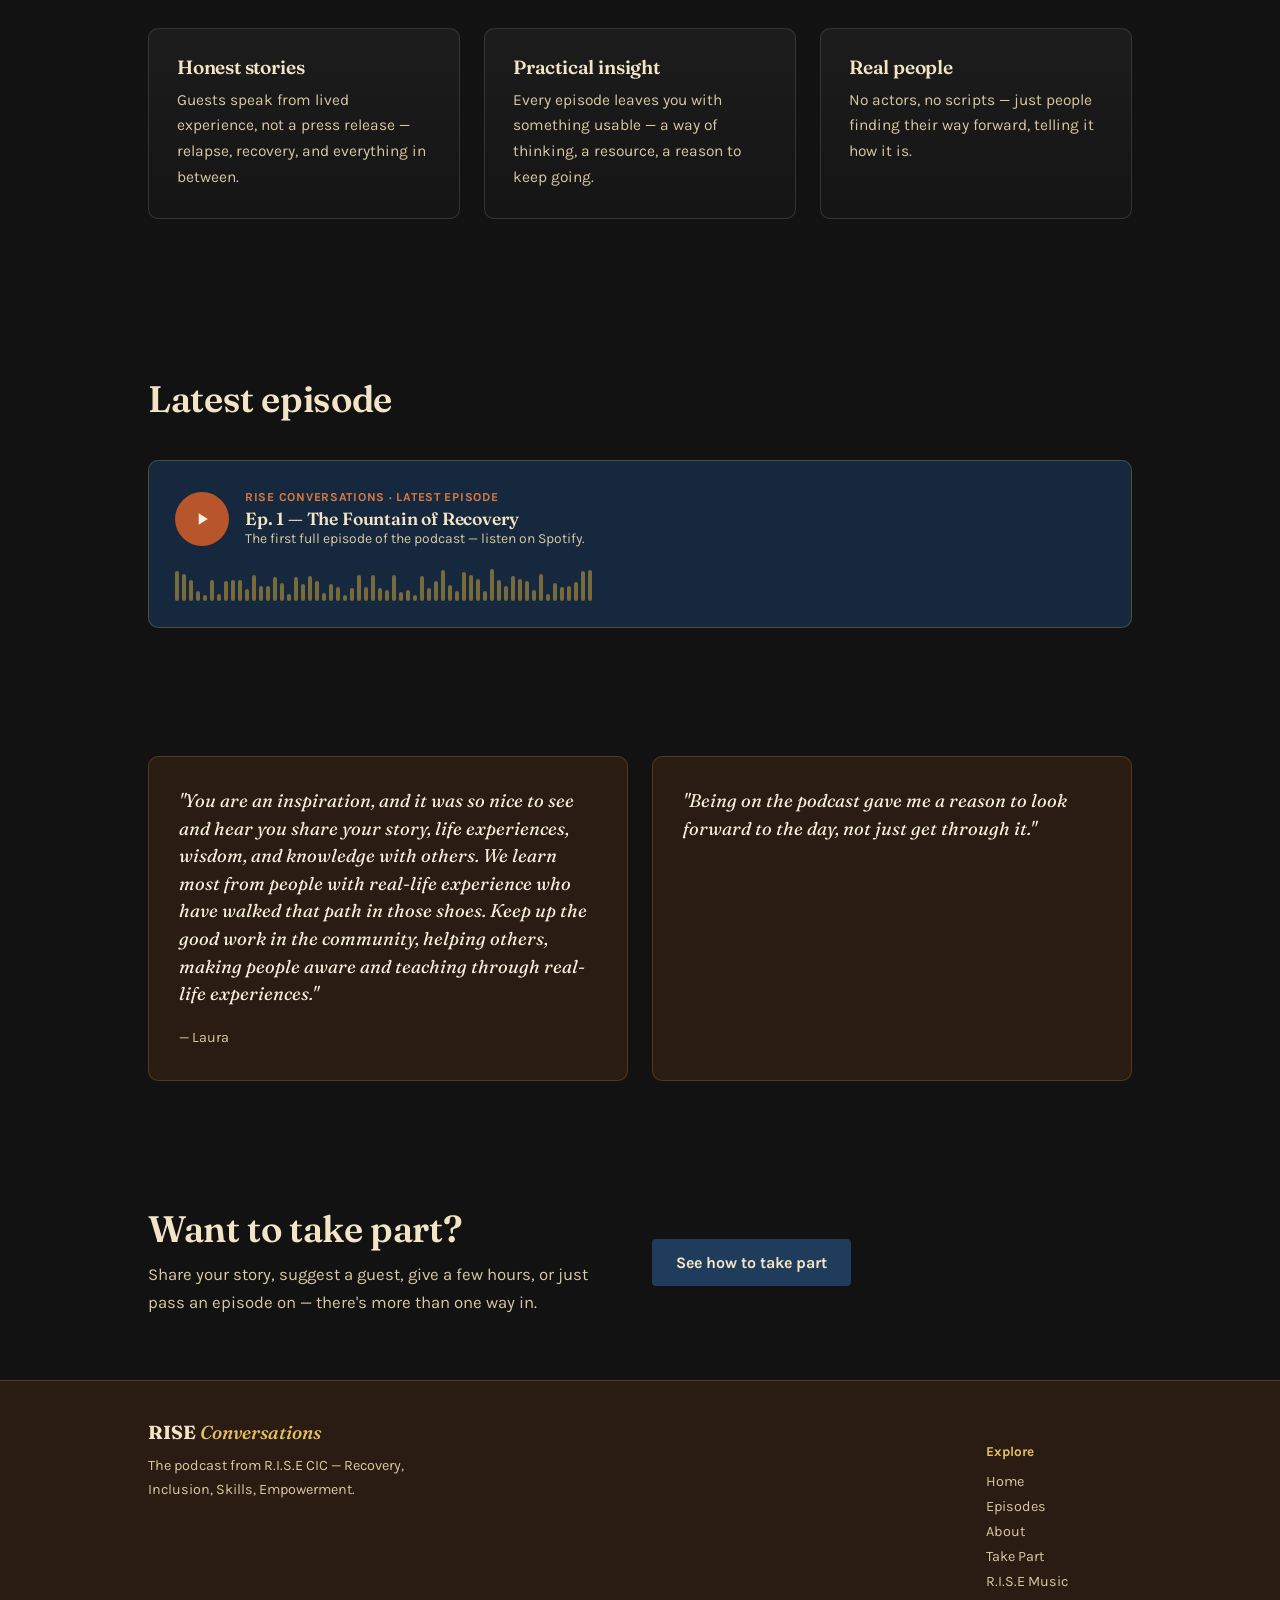
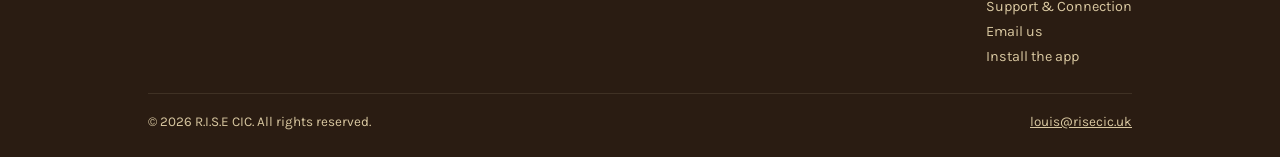
==== commit 3aebc360: "Add site contents to dropdown on mobile site (6ac21b3cb7c074c8dee669a9)" ====
--- a/index.html
+++ b/index.html
@@ -39,6 +39,8 @@
       <a class="navlink" href="/take-part/">Take Part</a>
       <a class="navlink" href="/rise-music/">R.I.S.E Music</a>
       <a class="navlink" href="/support/">Support &amp; Connection</a>
+      <a class="navlink nav-extra" href="mailto:louis@risecic.uk">Email us</a>
+      <a class="navlink nav-extra" href="#" data-install-app>Install the app</a>
       <a class="nav-cta" href="/episodes/">
         <svg width="16" height="16" viewBox="0 0 24 24" fill="currentColor"><path d="M12 2a10 10 0 1 0 0 20 10 10 0 0 0 0-20zm4.6 14.5c-.2.3-.6.4-.9.2-2.5-1.5-5.6-1.8-9.3-1-.4.1-.7-.2-.8-.5-.1-.4.2-.7.5-.8 4-.9 7.5-.5 10.3 1.2.3.2.4.6.2.9zm1.2-2.7c-.2.4-.7.5-1.1.3-2.9-1.8-7.3-2.3-10.7-1.3-.4.1-.9-.1-1-.5-.1-.4.1-.9.5-1 3.9-1.2 8.7-.6 12 1.4.4.2.5.7.3 1.1zm.1-2.8C14.2 8.9 8.9 8.7 5.7 9.7c-.5.2-1-.1-1.2-.6-.2-.5.1-1 .6-1.2 3.7-1.1 9.6-.9 13.4 1.4.5.3.6.9.3 1.4-.3.4-.9.5-1.4.3z"/></svg>
         Listen
@@ -111,6 +113,20 @@
     </div>
   </section>
 
+  <section class="section-tight">
+    <div class="container">
+      <div class="grid-2" style="align-items:center;">
+        <div class="section-head" style="margin-bottom:0;">
+          <h2>RISE Recovery Companion</h2>
+          <p>A compassionate AI companion for reflection and recovery. Talk through what's on your mind, any time of day, and leave with one grounded next step. It's not a crisis or clinical service, just somewhere to think things through.</p>
+        </div>
+        <div class="cta-row" style="margin-top:0;">
+          <a class="btn btn-navy" href="https://r-i-s-e-recovery-companion.netlify.app/" target="_blank" rel="noopener">Try the Recovery Companion</a>
+        </div>
+      </div>
+    </div>
+  </section>
+
   <section>
     <div class="container">
       <div class="section-head">
@@ -199,7 +215,7 @@
         <a href="/rise-music/">R.I.S.E Music</a>
         <a href="/support/">Support &amp; Connection</a>
         <a href="mailto:louis@risecic.uk">Email us</a>
-        <a href="#" id="installApp">Install the app</a>
+        <a href="#" data-install-app>Install the app</a>
       </div>
     </div>
     <div class="footer-bottom">
@@ -237,19 +253,8 @@
   if(text){ text.textContent = affirmations[day % affirmations.length]; }
   if(label){ label.textContent = "Today's affirmation · " + now.toLocaleDateString('en-GB', {weekday:'long', day:'numeric', month:'long'}); }
 
-  var deferredPrompt = null;
-  window.addEventListener('beforeinstallprompt', function(e){ e.preventDefault(); deferredPrompt = e; });
-  var install = document.getElementById('installApp');
-  if(install){
-    install.addEventListener('click', function(e){
-      e.preventDefault();
-      if(deferredPrompt){ deferredPrompt.prompt(); deferredPrompt = null; return; }
-      var ios = /iphone|ipad|ipod/i.test(navigator.userAgent);
-      alert(ios ? 'To install, tap the Share button in Safari, then "Add to Home Screen".'
-                : 'To install, open your browser menu and choose "Install app" or "Add to Home screen".');
-    });
-  }
 })();
 </script>
+
 </body>
 </html>
--- a/assets/site.css
+++ b/assets/site.css
@@ -35,8 +35,14 @@
   header.topnav{
     position:fixed; top:0; left:0; right:0; z-index:100;
     padding-top:env(safe-area-inset-top,0px);
+    border-bottom:1px solid rgba(202,162,58,0.25);
+  }
+  /* Blur lives on a pseudo-element: backdrop-filter on the header itself would
+     trap the fixed-position mobile menu inside the 76px bar. */
+  header.topnav::before{
+    content:""; position:absolute; inset:0; z-index:-1;
     background:linear-gradient(180deg, rgba(20,13,8,0.92), rgba(20,13,8,0.82));
-    backdrop-filter:blur(8px); border-bottom:1px solid rgba(202,162,58,0.25);
+    -webkit-backdrop-filter:blur(8px); backdrop-filter:blur(8px);
   }
   .nav-row{display:flex; align-items:center; justify-content:space-between; height:76px;}
   .brandmark{display:flex; align-items:center; gap:12px; background:none; border:none; cursor:pointer; text-decoration:none;}
@@ -46,7 +52,6 @@
 
   nav.links{display:flex; align-items:center; gap:2px;}
   nav.links a.navlink{
-    white-space:nowrap;
     background:none; border:none; color:var(--cream-dim); text-decoration:none; font-size:0.96rem; font-weight:600;
     padding:10px 14px; border-radius:var(--radius-s); cursor:pointer; transition:color .15s,background .15s;
   }
@@ -55,18 +60,21 @@
   nav.links a.navlink[aria-current="page"]::after{content:""; display:block; height:2px; margin-top:6px; border-radius:2px; background:var(--gold-bright);}
   .nav-cta{background:#1ed760; color:#0b3d1f; border:none; text-decoration:none; padding:10px 18px; border-radius:20px; font-weight:700; font-size:0.9rem; cursor:pointer; margin-left:8px; display:inline-flex; align-items:center; gap:8px; transition:transform .15s, background .15s;}
   .nav-cta:hover{transform:translateY(-1px); background:#23e46a;}
+  nav.links a.nav-extra{display:none;}
   .burger{display:none; background:none; border:none; padding:8px; cursor:pointer;}
   .burger span{display:block; width:24px; height:2px; background:var(--cream); margin:5px 0; border-radius:2px;}
-  @media (max-width:1140px) and (min-width:1025px){ nav.links a.navlink{padding:10px 9px; font-size:0.92rem;} }
-  @media (max-width:1024px){
-    nav.links{position:fixed; top:76px; left:0; right:0; bottom:0; background:var(--wood-1); flex-direction:column; align-items:stretch; padding:16px; gap:4px; transform:translateX(100%); transition:transform .25s ease; overflow-y:auto;}
-    nav.links.open{transform:translateX(0);}
+  @media (max-width:860px){
+    nav.links{position:fixed; top:calc(76px + env(safe-area-inset-top,0px)); left:0; right:0; bottom:0; background:var(--wood-1); flex-direction:column; align-items:stretch; padding:16px 16px calc(16px + env(safe-area-inset-bottom,0px)); gap:4px; transform:translateX(100%); visibility:hidden; transition:transform .25s ease, visibility 0s linear .25s; overflow-y:auto; overscroll-behavior:contain;}
+    nav.links.open{transform:translateX(0); visibility:visible; transition:transform .25s ease;}
+    nav.links a.nav-extra{display:block;}
+    nav.links a.navlink[aria-current="page"]::after{width:28px;}
+    html.menu-open, html.menu-open body{overflow:hidden;}
     nav.links a.navlink{text-align:left; padding:14px 12px; font-size:1.05rem;}
     .nav-cta{margin:10px 12px 0; justify-content:center;}
     .burger{display:block;}
   }
 
-  main{padding-top:76px;}
+  main{padding-top:calc(76px + env(safe-area-inset-top,0px));}
   .page{display:block; animation:fadein .35s ease;}
   @keyframes fadein{from{opacity:0; transform:translateY(6px);} to{opacity:1; transform:translateY(0);}}
   section{padding:clamp(48px,8vw,96px) 0;}
@@ -111,7 +119,6 @@
   .card p{color:var(--cream-dim); font-size:0.97rem;}
 
   .quote-card{background:var(--wood-1); border:1px solid rgba(202,162,58,0.22); border-radius:var(--radius-m); padding:30px;}
-  .quote-card p.quote-by{margin-top:16px; font-size:0.92rem; color:var(--cream-dim);}
   .quote-card p.quote{font-family:var(--serif); font-style:italic; font-size:1.15rem; color:var(--paper); line-height:1.5;}
 
   .player{background:var(--navy); border-radius:var(--radius-m); padding:26px; border:1px solid rgba(202,162,58,0.3);}
@@ -175,16 +182,3 @@
 
   :focus-visible{outline:2px solid var(--gold-bright); outline-offset:2px;}
   @media (prefers-reduced-motion:reduce){ *{animation-duration:.01ms !important; transition-duration:.01ms !important;} html{scroll-behavior:auto;} }
-
-  .track-list{display:grid; gap:12px;}
-  .support-list{list-style:none; margin:0; padding:0; display:grid; gap:12px;}
-  .support-item{display:flex; justify-content:space-between; align-items:center; gap:16px; flex-wrap:wrap; background:rgba(255,255,255,0.035); border:1px solid rgba(242,228,196,0.12); border-radius:var(--radius-m); padding:18px 22px;}
-  .support-item h4{font-size:1.05rem;}
-  .support-item p{font-size:0.92rem; color:var(--cream-dim); margin-top:4px;}
-  .support-item .contact{font-weight:700; color:var(--gold-bright); text-decoration:none; white-space:nowrap;}
-  .support-item .contact:hover{text-decoration:underline;}
-  .crisis{background:var(--navy); border:1px solid rgba(202,162,58,0.35); border-radius:var(--radius-m); padding:26px 28px;}
-  .crisis h3{font-size:1.25rem;}
-  .crisis p{margin-top:8px; color:var(--cream-dim);}
-  .crisis a{color:var(--gold-bright); font-weight:700; text-decoration:none;}
-  .crisis a:hover{text-decoration:underline;}
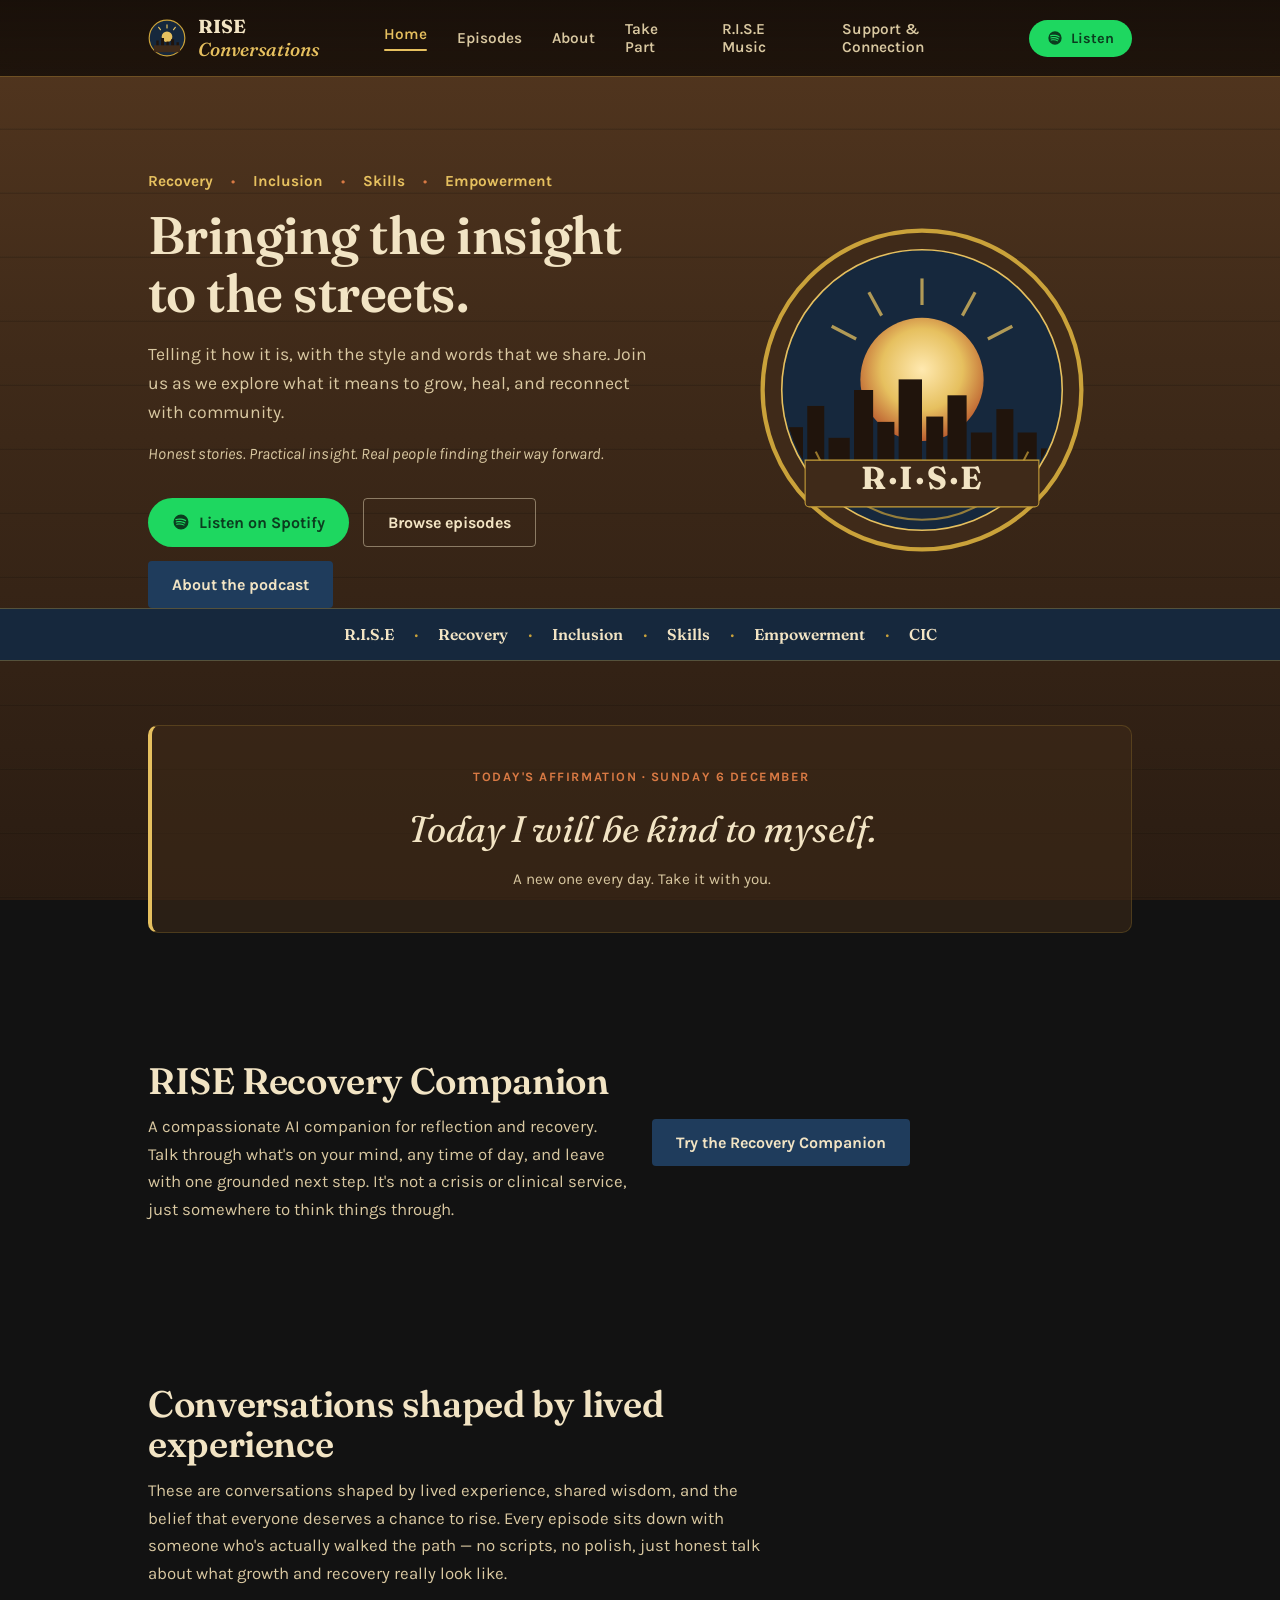
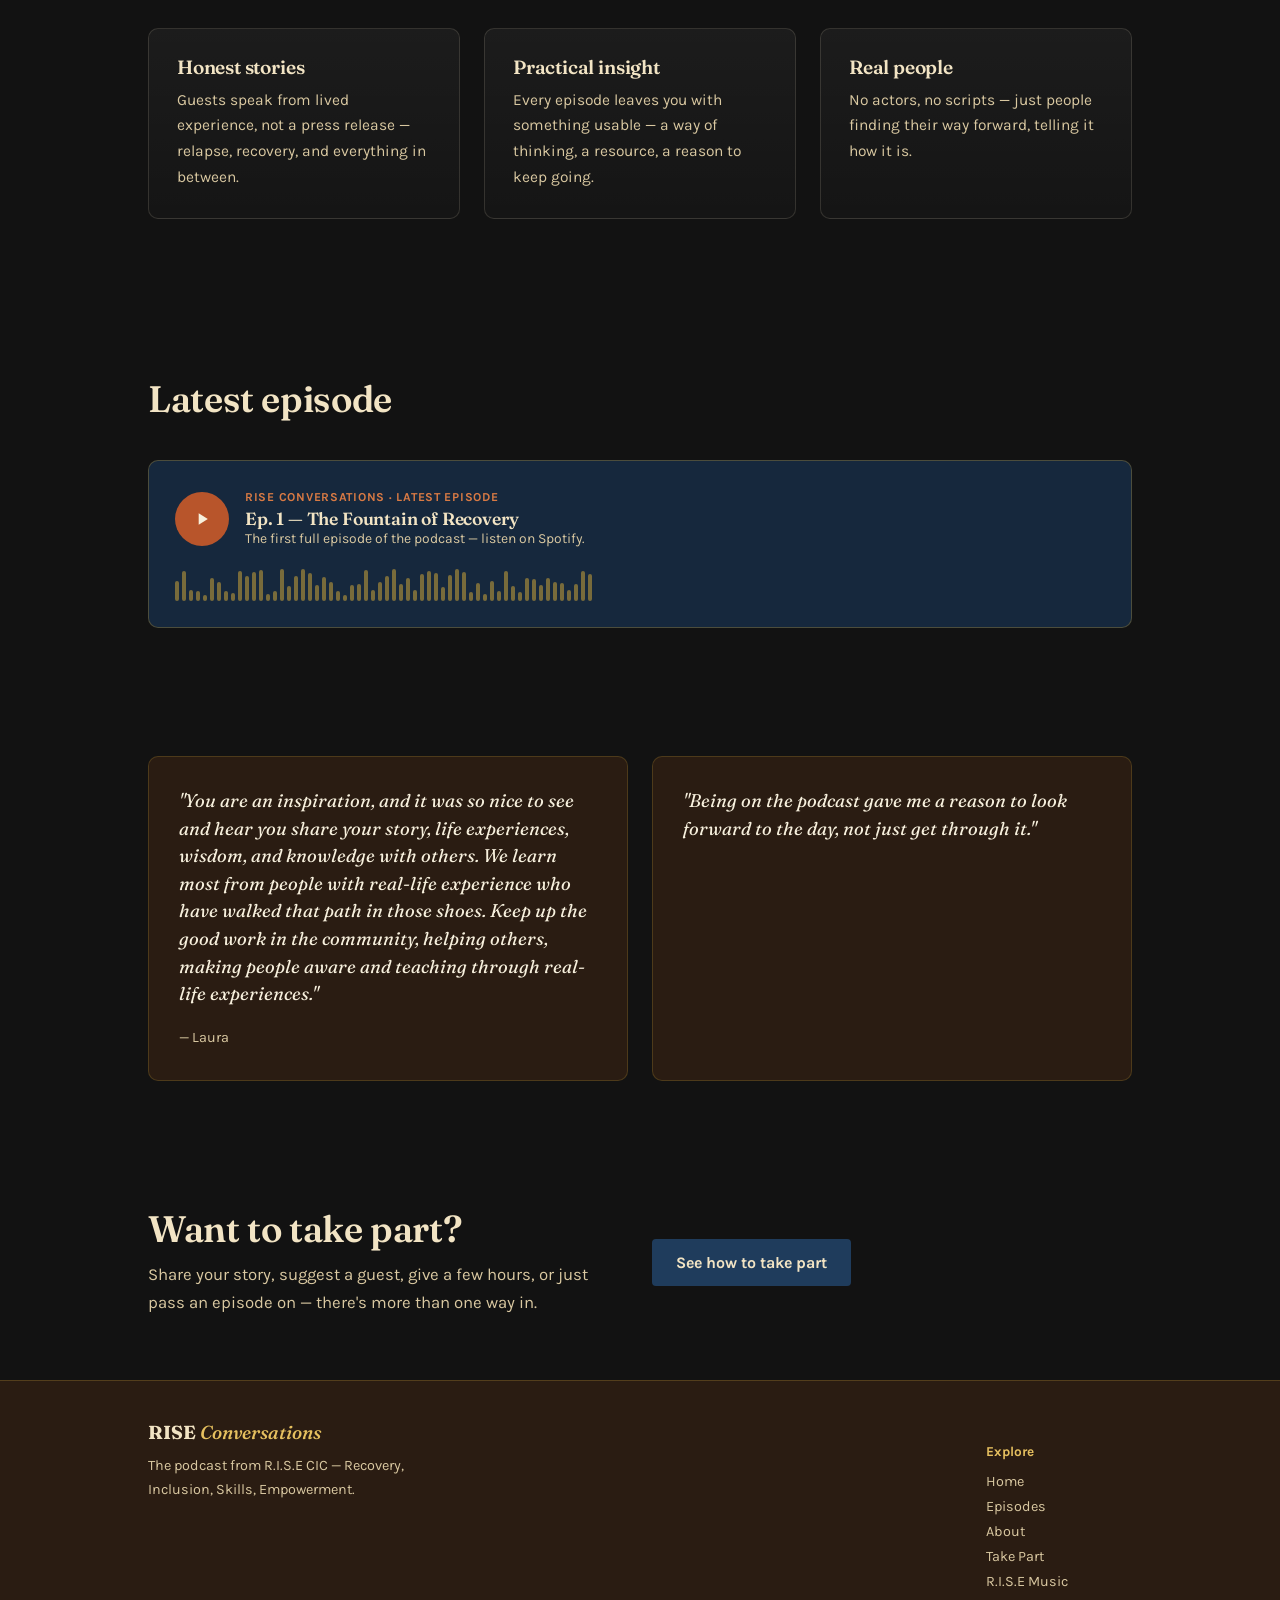
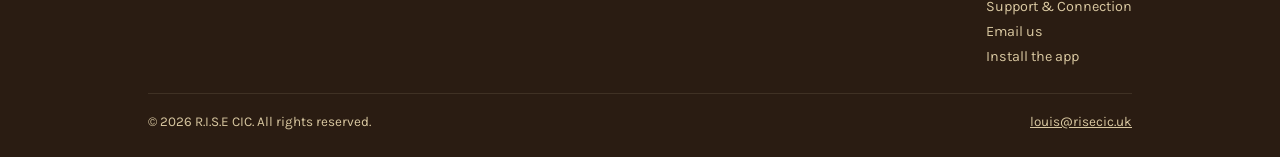
==== commit 6705b2fa: "Re-add removed elements and update repository (6ac7453da9a5eb054b993e64)" ====
--- a/index.html
+++ b/index.html
@@ -255,6 +255,5 @@
 
 })();
 </script>
-
 </body>
 </html>
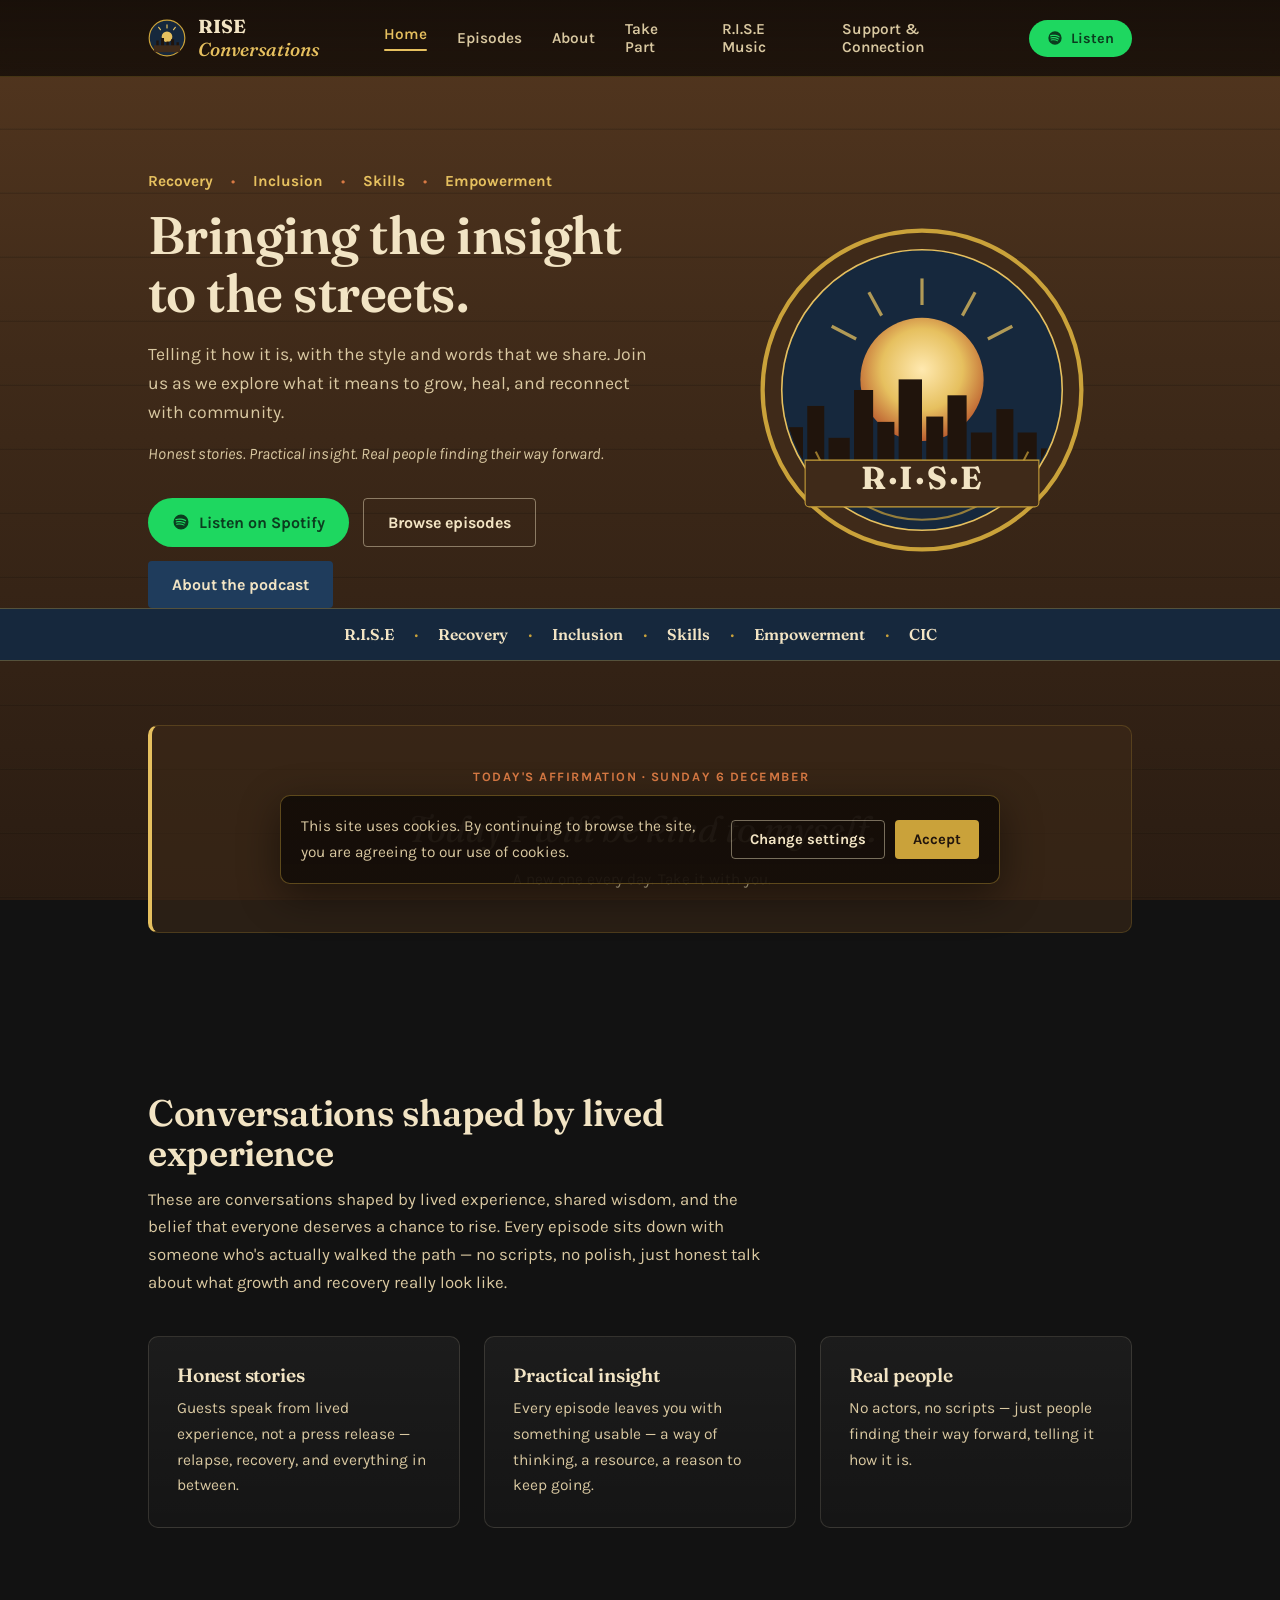
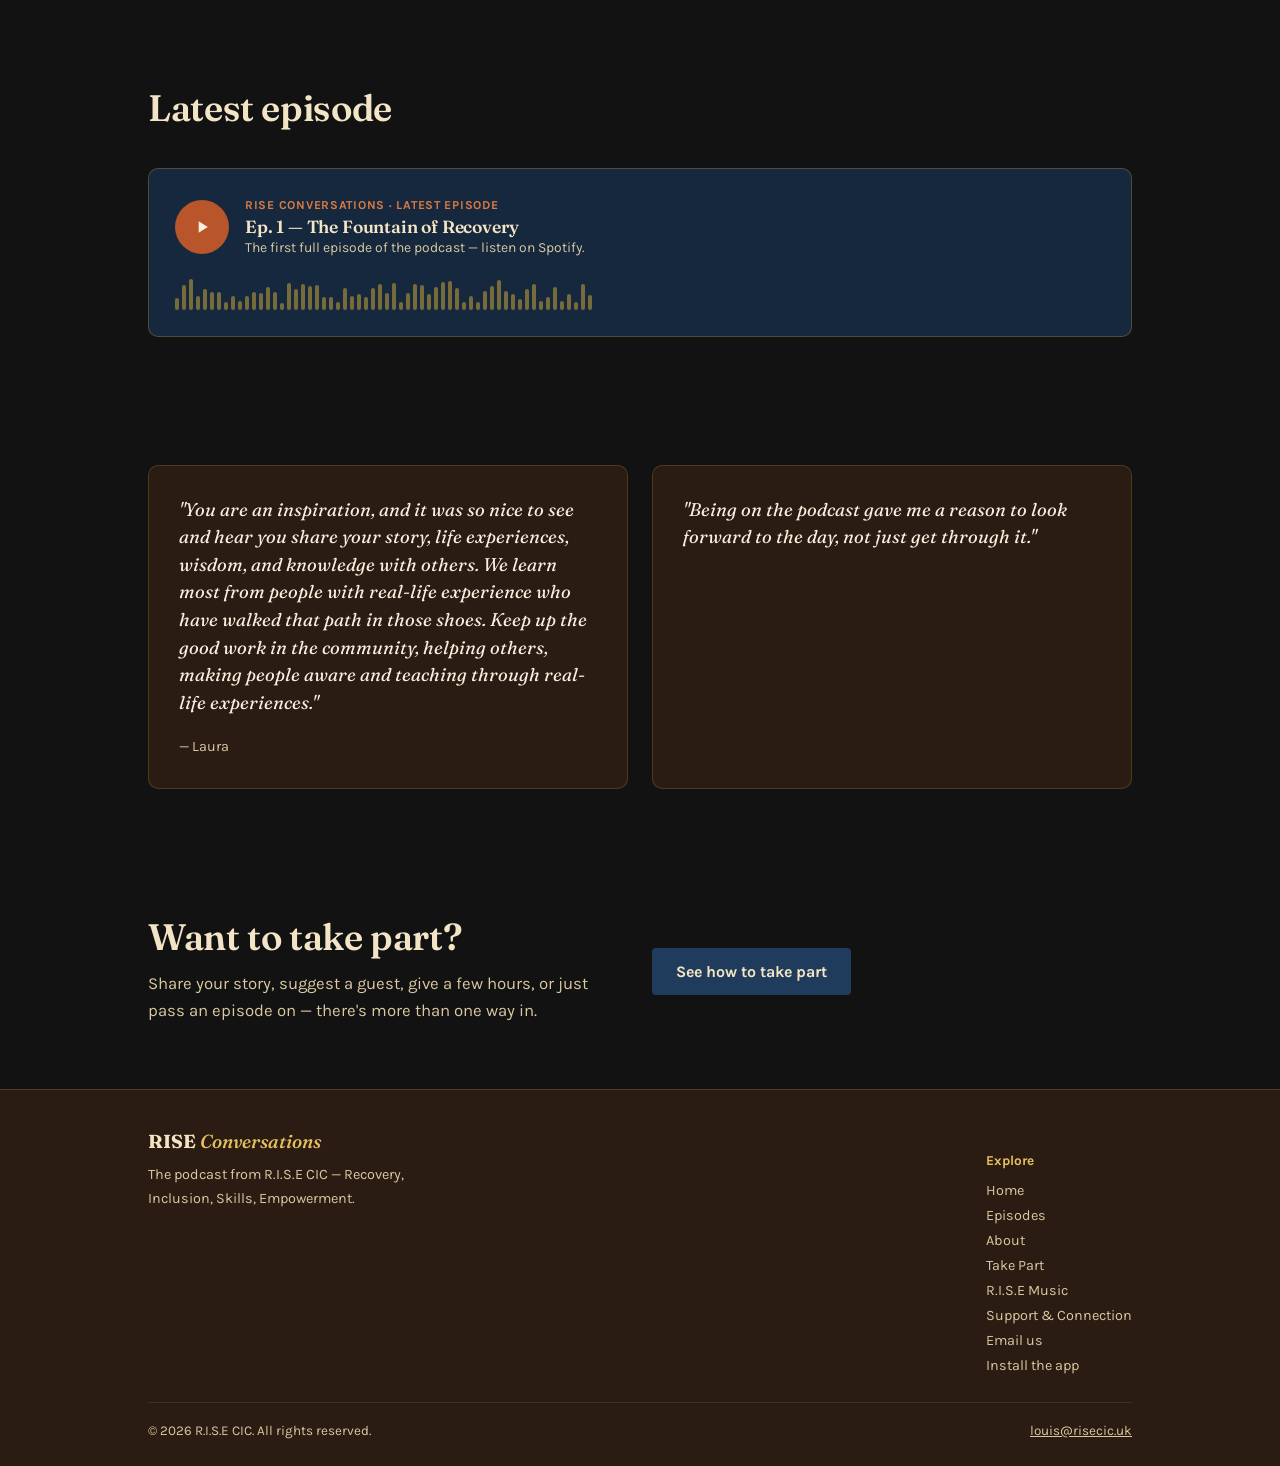
==== commit 1737145e: "Merge 0bc8bf60154a0e73fe06f983cdd898ceeb7c4b9a into b529a4f2581a61cca80d302c1d43cc1a724c39c9" ====
--- a/index.html
+++ b/index.html
@@ -39,8 +39,6 @@
       <a class="navlink" href="/take-part/">Take Part</a>
       <a class="navlink" href="/rise-music/">R.I.S.E Music</a>
       <a class="navlink" href="/support/">Support &amp; Connection</a>
-      <a class="navlink nav-extra" href="mailto:louis@risecic.uk">Email us</a>
-      <a class="navlink nav-extra" href="#" data-install-app>Install the app</a>
       <a class="nav-cta" href="/episodes/">
         <svg width="16" height="16" viewBox="0 0 24 24" fill="currentColor"><path d="M12 2a10 10 0 1 0 0 20 10 10 0 0 0 0-20zm4.6 14.5c-.2.3-.6.4-.9.2-2.5-1.5-5.6-1.8-9.3-1-.4.1-.7-.2-.8-.5-.1-.4.2-.7.5-.8 4-.9 7.5-.5 10.3 1.2.3.2.4.6.2.9zm1.2-2.7c-.2.4-.7.5-1.1.3-2.9-1.8-7.3-2.3-10.7-1.3-.4.1-.9-.1-1-.5-.1-.4.1-.9.5-1 3.9-1.2 8.7-.6 12 1.4.4.2.5.7.3 1.1zm.1-2.8C14.2 8.9 8.9 8.7 5.7 9.7c-.5.2-1-.1-1.2-.6-.2-.5.1-1 .6-1.2 3.7-1.1 9.6-.9 13.4 1.4.5.3.6.9.3 1.4-.3.4-.9.5-1.4.3z"/></svg>
         Listen
@@ -113,20 +111,6 @@
     </div>
   </section>
 
-  <section class="section-tight">
-    <div class="container">
-      <div class="grid-2" style="align-items:center;">
-        <div class="section-head" style="margin-bottom:0;">
-          <h2>RISE Recovery Companion</h2>
-          <p>A compassionate AI companion for reflection and recovery. Talk through what's on your mind, any time of day, and leave with one grounded next step. It's not a crisis or clinical service, just somewhere to think things through.</p>
-        </div>
-        <div class="cta-row" style="margin-top:0;">
-          <a class="btn btn-navy" href="https://r-i-s-e-recovery-companion.netlify.app/" target="_blank" rel="noopener">Try the Recovery Companion</a>
-        </div>
-      </div>
-    </div>
-  </section>
-
   <section>
     <div class="container">
       <div class="section-head">
@@ -215,7 +199,7 @@
         <a href="/rise-music/">R.I.S.E Music</a>
         <a href="/support/">Support &amp; Connection</a>
         <a href="mailto:louis@risecic.uk">Email us</a>
-        <a href="#" data-install-app>Install the app</a>
+        <a href="#" id="installApp">Install the app</a>
       </div>
     </div>
     <div class="footer-bottom">
@@ -253,6 +237,18 @@
   if(text){ text.textContent = affirmations[day % affirmations.length]; }
   if(label){ label.textContent = "Today's affirmation · " + now.toLocaleDateString('en-GB', {weekday:'long', day:'numeric', month:'long'}); }
 
+  var deferredPrompt = null;
+  window.addEventListener('beforeinstallprompt', function(e){ e.preventDefault(); deferredPrompt = e; });
+  var install = document.getElementById('installApp');
+  if(install){
+    install.addEventListener('click', function(e){
+      e.preventDefault();
+      if(deferredPrompt){ deferredPrompt.prompt(); deferredPrompt = null; return; }
+      var ios = /iphone|ipad|ipod/i.test(navigator.userAgent);
+      alert(ios ? 'To install, tap the Share button in Safari, then "Add to Home Screen".'
+                : 'To install, open your browser menu and choose "Install app" or "Add to Home screen".');
+    });
+  }
 })();
 </script>
 </body>
--- a/assets/site.css
+++ b/assets/site.css
@@ -35,14 +35,8 @@
   header.topnav{
     position:fixed; top:0; left:0; right:0; z-index:100;
     padding-top:env(safe-area-inset-top,0px);
-    border-bottom:1px solid rgba(202,162,58,0.25);
-  }
-  /* Blur lives on a pseudo-element: backdrop-filter on the header itself would
-     trap the fixed-position mobile menu inside the 76px bar. */
-  header.topnav::before{
-    content:""; position:absolute; inset:0; z-index:-1;
     background:linear-gradient(180deg, rgba(20,13,8,0.92), rgba(20,13,8,0.82));
-    -webkit-backdrop-filter:blur(8px); backdrop-filter:blur(8px);
+    backdrop-filter:blur(8px); border-bottom:1px solid rgba(202,162,58,0.25);
   }
   .nav-row{display:flex; align-items:center; justify-content:space-between; height:76px;}
   .brandmark{display:flex; align-items:center; gap:12px; background:none; border:none; cursor:pointer; text-decoration:none;}
@@ -60,21 +54,17 @@
   nav.links a.navlink[aria-current="page"]::after{content:""; display:block; height:2px; margin-top:6px; border-radius:2px; background:var(--gold-bright);}
   .nav-cta{background:#1ed760; color:#0b3d1f; border:none; text-decoration:none; padding:10px 18px; border-radius:20px; font-weight:700; font-size:0.9rem; cursor:pointer; margin-left:8px; display:inline-flex; align-items:center; gap:8px; transition:transform .15s, background .15s;}
   .nav-cta:hover{transform:translateY(-1px); background:#23e46a;}
-  nav.links a.nav-extra{display:none;}
   .burger{display:none; background:none; border:none; padding:8px; cursor:pointer;}
   .burger span{display:block; width:24px; height:2px; background:var(--cream); margin:5px 0; border-radius:2px;}
   @media (max-width:860px){
-    nav.links{position:fixed; top:calc(76px + env(safe-area-inset-top,0px)); left:0; right:0; bottom:0; background:var(--wood-1); flex-direction:column; align-items:stretch; padding:16px 16px calc(16px + env(safe-area-inset-bottom,0px)); gap:4px; transform:translateX(100%); visibility:hidden; transition:transform .25s ease, visibility 0s linear .25s; overflow-y:auto; overscroll-behavior:contain;}
-    nav.links.open{transform:translateX(0); visibility:visible; transition:transform .25s ease;}
-    nav.links a.nav-extra{display:block;}
-    nav.links a.navlink[aria-current="page"]::after{width:28px;}
-    html.menu-open, html.menu-open body{overflow:hidden;}
+    nav.links{position:fixed; top:76px; left:0; right:0; bottom:0; background:var(--wood-1); flex-direction:column; align-items:stretch; padding:16px; gap:4px; transform:translateX(100%); transition:transform .25s ease; overflow-y:auto;}
+    nav.links.open{transform:translateX(0);}
     nav.links a.navlink{text-align:left; padding:14px 12px; font-size:1.05rem;}
     .nav-cta{margin:10px 12px 0; justify-content:center;}
     .burger{display:block;}
   }
 
-  main{padding-top:calc(76px + env(safe-area-inset-top,0px));}
+  main{padding-top:76px;}
   .page{display:block; animation:fadein .35s ease;}
   @keyframes fadein{from{opacity:0; transform:translateY(6px);} to{opacity:1; transform:translateY(0);}}
   section{padding:clamp(48px,8vw,96px) 0;}
@@ -182,3 +172,27 @@
 
   :focus-visible{outline:2px solid var(--gold-bright); outline-offset:2px;}
   @media (prefers-reduced-motion:reduce){ *{animation-duration:.01ms !important; transition-duration:.01ms !important;} html{scroll-behavior:auto;} }
+
+  .cookie-consent{
+    position:fixed; left:16px; right:16px; bottom:calc(16px + env(safe-area-inset-bottom,0px)); z-index:200;
+    max-width:720px; margin:0 auto; padding:18px 20px;
+    background:linear-gradient(180deg, rgba(20,13,8,0.97), rgba(20,13,8,0.94));
+    border:1px solid rgba(202,162,58,0.4); border-radius:var(--radius-m);
+    box-shadow:0 12px 40px rgba(0,0,0,0.45); color:var(--cream);
+    animation:cookieIn .3s ease; transition:opacity .3s, transform .3s;
+  }
+  .cookie-consent.cookie-hide{opacity:0; transform:translateY(12px);}
+  @keyframes cookieIn{from{opacity:0; transform:translateY(12px);} to{opacity:1; transform:none;}}
+  .cookie-main{display:flex; align-items:center; gap:16px 20px; flex-wrap:wrap;}
+  .cookie-main p{flex:1 1 300px; font-size:0.96rem; color:var(--cream-dim);}
+  .cookie-actions{display:flex; gap:10px; flex-wrap:wrap;}
+  .cookie-btn{padding:10px 18px; border-radius:var(--radius-s); font-weight:700; font-size:0.92rem; cursor:pointer; transition:background .15s, color .15s;}
+  .cookie-btn-accept{background:var(--gold); color:var(--ink); border:none;}
+  .cookie-btn-accept:hover{background:var(--gold-bright);}
+  .cookie-btn-ghost{background:transparent; color:var(--cream); border:1.5px solid rgba(242,228,196,0.45);}
+  .cookie-btn-ghost:hover{background:rgba(255,255,255,0.06);}
+  .cookie-settings{margin-top:16px; padding-top:16px; border-top:1px solid rgba(202,162,58,0.25); display:grid; gap:12px;}
+  .cookie-settings[hidden]{display:none;}
+  .cookie-opt{display:flex; gap:10px; align-items:flex-start; font-size:0.92rem; color:var(--cream-dim); line-height:1.5;}
+  .cookie-opt input{margin-top:4px; accent-color:var(--gold);}
+  .cookie-opt strong{color:var(--cream);}
